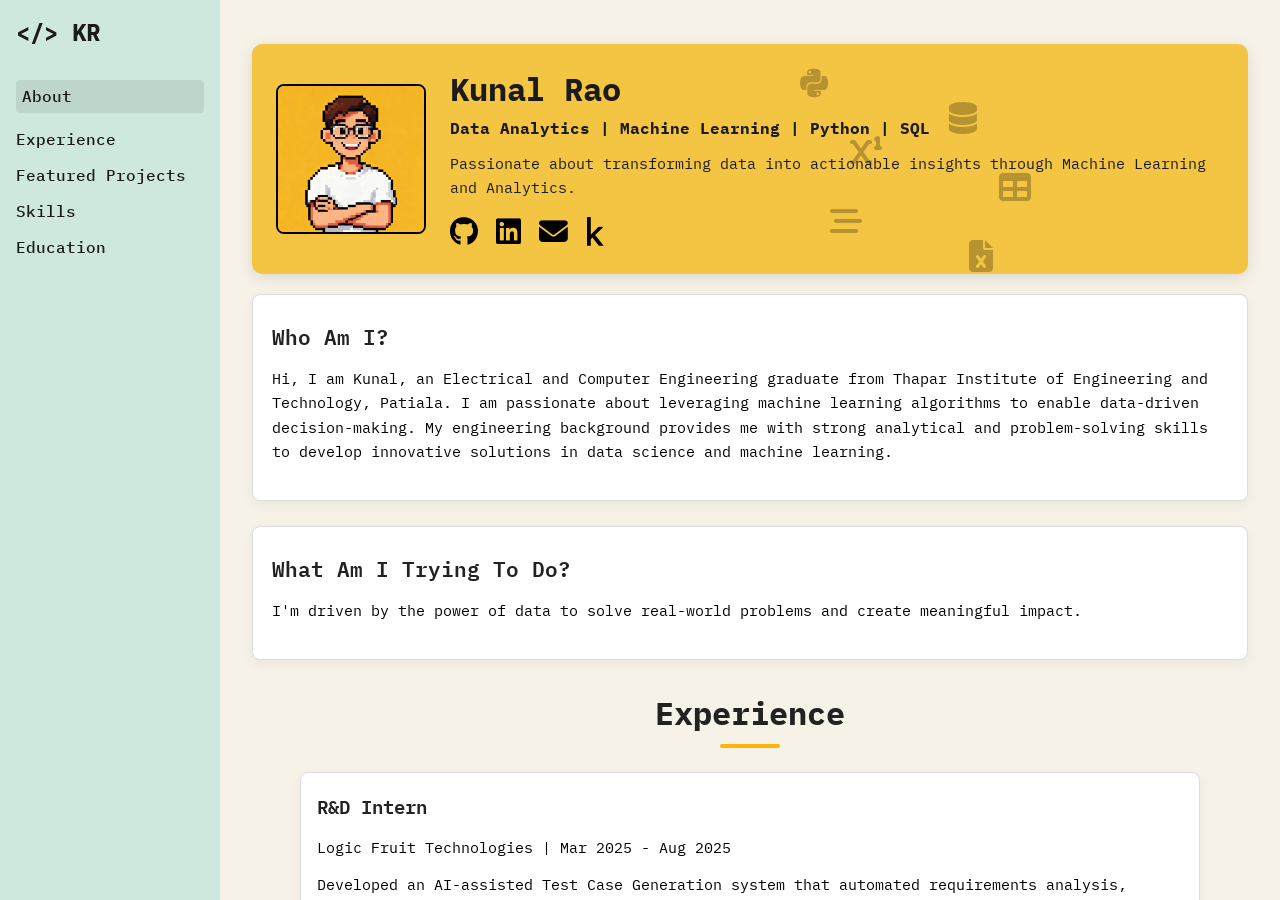
==== index.html @ a3ecc867 "updated footer: html and css" ====
<!DOCTYPE html>
<html lang="en">
<head>
  <meta charset="UTF-8" />
  <meta name="viewport" content="width=device-width, initial-scale=1.0" />
  <title>Portfolio - Kunal Rao</title>
  <link rel="stylesheet" href="style.css" />
  <link href="https://fonts.googleapis.com/css2?family=IBM+Plex+Mono:wght@400;500;700&display=swap" rel="stylesheet">
  <link rel="stylesheet" href="https://cdnjs.cloudflare.com/ajax/libs/font-awesome/6.5.0/css/all.min.css"/>
  <link rel="icon" type="image/x-icon" href="favicon.ico">
  <link rel="stylesheet" href="https://cdnjs.cloudflare.com/ajax/libs/font-awesome/6.5.0/css/all.min.css"/>



  <script defer src="app.js"></script>
</head>
<body>
  <div class="app-container">

    <!-- Sidebar -->
    <aside class="sidebar">
      <h2 class="logo">&lt;/&gt; KR</h2>
      <nav class="nav-links">
        <a href="#About" class="nav-item active">About</a>
        <a href="#Experience" class="nav-item">Experience</a>
        <a href="#projects" class="nav-item">Featured Projects</a>
        <a href="#skills" class="nav-item">Skills</a>
        <a href="#education" class="nav-item">Education</a>
      </nav>
    </aside>

   
<main class="main-content">
      <!-- ===================== ABOUT SECTION ===================== -->
<section id="About" class="section active">

  <!-- Trainer Info Card -->
  <div class="trainer-card">
    <img src="pfp.png" alt="Trainer Photo" class="trainer-img" />

    <div class="trainer-details">
      <h2 class="trainer-name">Kunal Rao</h2>
      <div class="trainer-stats">
        <div class="stat">
          <strong>Data Analytics | Machine Learning | Python | SQL</strong>
        </div>
      </div>

      <p class="trainer-bio">
        Passionate about transforming data into actionable insights through Machine Learning and Analytics.
      </p>

      <!-- Social Icons -->
      <div class="social-icons">
        <a href="https://github.com/Freakkedduck" target="_blank" class="social-icon" title="GitHub">
          <i class="fab fa-github"></i>
        </a>
        <a href="https://www.linkedin.com/in/kunalrao01/" target="_blank" class="social-icon" title="LinkedIn">
          <i class="fab fa-linkedin"></i>
        </a>
        <a href="mailto:kunalrao438@gmail.com" class="social-icon" title="Email">
          <i class="fas fa-envelope"></i>
        </a>
        <a href="https://www.kaggle.com/kunalrao438" 
                   target="_blank" 
                   class="social-icon" 
                   title="Kaggle">
                   <i class="fab fa-kaggle"></i>
                </a>
      </div>

      <!-- Floating Skill Icons -->
      <div class="floating-icons">
        <i class="fab fa-python" title="Python"></i>
        <i class="fas fa-database" title="SQL"></i>
        <i class="fas fa-superscript" title="NumPy"></i>
        <i class="fas fa-table" title="Pandas"></i>
        <i class="fas fa-stream" title="Streamlit"></i>
        <i class="fas fa-file-excel" title="Excel"></i>
      </div>
    </div>
  </div>
  <!-- End Trainer Card -->

  <!-- About Cards -->
  <div class="about-cards">
    <!-- Who Am I Card -->
    <div class="experience-card">
      <h3>Who Am I?</h3>
      <p class="company">
        Hi, I am Kunal, an Electrical and Computer Engineering graduate from Thapar Institute of Engineering and Technology, Patiala. I am passionate about leveraging machine learning algorithms to enable data-driven decision-making. My engineering background provides me with strong analytical and problem-solving skills to develop innovative solutions in data science and machine learning.
      </p>
    </div>

    <!-- What Am I Trying To Do Card -->
    <div class="experience-card">
      <h3>What Am I Trying To Do?</h3>
      <p class="company">
        I'm driven by the power of data to solve real-world problems and create meaningful impact.
      </p>
    </div>
  </div>
  <!-- End About Cards -->

</section>
<!-- --------------------------------Work Experience Section ----------------------------------------------------->
<section id="Experience" class="work-experience">
  <h2>Experience</h2>

  <div class="experience-list">
    
    <!-- Experience Card 1 -->
    <div class="experience-card">
      <h3>R&D Intern</h3>
      <p class="company">Logic Fruit Technologies | Mar 2025 - Aug 2025</p>
      <p>Developed an AI-assisted Test Case Generation system that automated requirements analysis, improving documentation accuracy by 35% and analyst productivity by 25%.</p>
      <ul>
        <li>Implemented a real-time KPI dashboard using Python, Pandas, SQLite, and Streamlit.</li>
        <li>Reduced debugging time by 40% and identified critical failure patterns.</li>
        <li>Improved software quality metrics by 20% through data-driven recommendations.</li>
      </ul>

      <!-- Tech Stack -->
      <div class="tech-stack">
        <span class="tech-tag">Python</span>
        <span class="tech-tag">Pandas</span>
        <span class="tech-tag">SQLite</span>
        <span class="tech-tag">Streamlit</span>
        <span class="tech-tag">AI/ML</span>
        <span class="tech-tag">PyTest</span>
        <span class="tech-tag">Git</span>
      </div>
    </div>

    <!-- Experience Card 2 -->
    <div class="experience-card">
      <h3>Project Lead</h3>
      <p class="company">DreamScape Reality (EDS Project) | Jan 2023 - July 2023</p>
      <p>Led a team of 5 members in developing 'DreamScape Reality,' a virtual reality platform for property tours to revolutionize the real estate industry.</p>
      <ul>
        <li>Managed project timeline and delegated tasks across technical and design teams.</li>
        <li>Ensured timely delivery of key milestones through agile project management.</li>
      </ul>

      <!-- Tech Stack -->
      <div class="tech-stack">
        <span class="tech-tag">Unity 3D</span>
        <span class="tech-tag">VR</span>
        <span class="tech-tag">Agile</span>
      </div>
    </div>

    <!-- Experience Card 3 -->
    <div class="experience-card">
      <h3>Freelancing</h3>
      <p class="company">Self-Employed | Jan 2022 - Dec 2022</p>
      <p>Delivered BI dashboards for clients.</p>
      <ul>
        <li>Developed 10+ dashboards for clients in the Real Estate domain.</li>
        <li>Helped in inventory optimization.</li>
      </ul>

      <!-- Tech Stack -->
      <div class="tech-stack">
        <span class="tech-tag">Power BI</span>
        <span class="tech-tag">Excel</span>
        <span class="tech-tag">SQL</span>
      </div>
    </div>

  </div>
</section>

<!-- =========================
      Projects Section
========================= -->
<section id="projects" class="projects-section work-experience">
  <h2>Projects</h2>

  <!-- Filter Buttons -->
  <div class="projects-filters">
    <button class="filter-btn active" data-filter="all">All</button>
    <button class="filter-btn" data-filter="AI/ML">AI/ML</button>
    <button class="filter-btn" data-filter="Data Analytics">Data Analytics</button>
    <button class="filter-btn" data-filter="Full-Stack Development">Full-Stack Development</button>
    <button class="filter-btn" data-filter="Financial Analytics">Financial Analytics</button>
  </div>

  <!-- Projects Grid (JS will fill this) -->
  <div class="projects-grid" id="projectsGrid">
    <!-- Project cards will be dynamically injected here by app.js -->
  </div>
 <p class="more-projects">
  Checkout more projects on
  <a href="https://github.com/Freakkedduck" target="_blank" class="social-icon" title="GitHub">
    <i class="fab fa-github"></i>
  </a>
</p>
</section>
<!------------------------------------ ========= SKILLS SECTION ========= ------------------------------>
<section id="skills" class="skills work-experience">
  <div class="section-header">
    <h2>Skills</h2>
  </div>

  <div class="skills-content">

    <!-- Programming Languages -->
    <div class="skills-category">
      <h3>Programming Languages</h3>
      <div class="skills-list">
        <span>Python</span>
        <span>SQL</span>
        <span>JavaScript</span>
        <span>C++</span>
      </div>
    </div>

    <!-- Data Analytics -->
    <div class="skills-category">
      <h3>Data Analytics</h3>
      <div class="skills-list">
        <span>Pandas</span>
        <span>NumPy</span>
        <span>Matplotlib</span>
        <span>Seaborn</span>
        <span>Plotly</span>
        <span>Tableau</span>
      </div>
    </div>

    <div class="skills-category">
      <h3>Web Development</h3>
      <div class="skills-list">
        <span>HTML5</span>
        <span>CSS3</span>
        <span>React</span>
        <span>FastAPI</span>
        <span>Streamlit</span>
      </div>
    </div>

    <!-- Machine Learning -->
    <div class="skills-category">
      <h3>Machine Learning</h3>
      <div class="skills-list">
        <span>Scikit-learn</span>
        <span>Random Forest</span>
        <span>KNN</span>
        <span>Statistical Analysis</span>
        <span>Predictive Modeling</span>
      </div>
    </div>

    <!-- Tools & Platforms -->
    <div class="skills-category">
      <h3>Tools & Platforms</h3>
      <div class="skills-list">
        <span>Git / GitHub</span>
        <span>Jupyter Notebooks</span>
        <span>Streamlit</span>
        <span>Google Analytics</span>
        <span>Docker</span>
      </div>
    </div>

    <div class="skills-category">
      <h3>Soft Skills</h3>
      <div class="skills-list">
        <span>Agile Project Management</span>
        <span>Team Collaboration</span>
        <span>Problem Solving</span>
        <span>Communication</span>
      </div>
    </div>

  </div>
</section>
<!--------------------------- ========= EDUCATION SECTION ========= ----------------------------------------------->
<section id="education" class="education">
  <div class="section-header">
    <h2>Education</h2>
    <p>Academic background and professional certifications</p>
  </div>

  <div class="education-columns">

    <!-- Academic Qualifications Card -->
    <div class="education-card">
      <h3>Academic Qualifications</h3>
      <div class="education-list">
        <div>
          <strong>Bachelor of Engineering (B.E)</strong><br>Thapar Institute of Engineering & Technology, Patiala<br>
          Sep 2021 - July 2025<br>
          CGPA: 8.1/10
        </div>
        <br>
        <div>
          <strong>Class XII - Science (PCM)</strong><br>
          Delhi Public School, Rewari<br>March 2020 - May 2021<br>
          Percentage: 96.4%
        </div>
        <br>
        <div>
          <strong>Class X</strong><br>
          Delhi Public School, Rewari<br>March 2020 - May 2021<br>
          Percentage: 93.4%
        </div>
      </div>
    </div>

    <!-- Certifications Card -->
    <div class="education-card">
      <h3>Certifications</h3>
      <div class="certifications-list">
        <div>
          <strong>Summer Analytics 2025</strong> <a href="https://verification.givemycertificate.com/v/668dee0e-059d-46be-b07c-5e5dcb6fd744" target="_blank"><img src="open_link_new_tab.png" alt="View Certificate" style="width:20px; height:20px;"></a><br>
          Issuer: IIT Guwahati<br>
          
        </div>
        <br>

        <div>
          <strong>BCG Data Science Job Simulation</strong> <a href="https://forage-uploads-prod.s3.amazonaws.com/completion-certificates/SKZxezskWgmFjRvj9/Tcz8gTtprzAS4xSoK_SKZxezskWgmFjRvj9_7Mh2o7N2TN9SvnGFF_1738915431197_completion_certificate.pdf" target="_blank"><img src="open_link_new_tab.png" alt="View Certificate" style="width:20px; height:20px;"></a><br>
          Issuer: BCG<br>
      
        </div>
        <br>

        <div>
            <strong>Python for Data Science</strong> <a href="https://www.coursera.org/account/accomplishments/verify/7VKP60HXZPRE?utm_source=link&utm_medium=certificate&utm_content=cert_image&utm_campaign=sharing_cta&utm_product=course" target="_blank">
            <img src="open_link_new_tab.png" alt="View Certificate" style="width:20px; height:20px;">
            </a><br>
            Issuer: IBM<br>
           
        </div>

        <br>

        <div>
          <strong>Google Analytics </strong> <a href="https://skillshop.credential.net/778d59b6-d963-4076-bc86-ec9d99e61739##acc.sSotL4DY" target="_blank"><img src="open_link_new_tab.png" alt="View Certificate" style="width:20px; height:20px;"></a><br>
          Issuer: Google<br>
         
        </div>
      </div>
    </div>
  </div>
</section>

<!-- ========= FOOTER ========= -->
<footer class="footer">
  <div class="footer-content">

    <!-- About / Description -->
    <div class="footer-section">
      <h3>About Me</h3>
      <p>
        Data Analytics & AI Enthusiast transforming data into actionable insights through machine 
        learning and advanced analytics.
      </p>
    </div>

    <!-- Quick Links -->
    <div class="footer-section">
      <h3>Quick Links</h3>
      <ul class="footer-links">
        <li><a href="#experience">Experience</a></li>
        <li><a href="#projects">Projects</a></li>
        <li><a href="#skills">Skills</a></li>
        <li><a href="#education">Education</a></li>
      </ul>
    </div>

    <!-- Social Media -->
    <div class="footer-section">
      <h3>Follow Me</h3>
      <div class="footer-social">
        <a href="https://github.com/Freakkedduck" target="_blank" class="footer-social-link">GitHub</a>
        <a href="https://www.linkedin.com/in/kunalrao01/" target="_blank" class="footer-social-link">LinkedIn</a>
      </div>
    </div>

    <!-- Contact Info -->
    <div class="footer-section footer-contact">
      <h3>Contact</h3>
      <p>Email: <a href="mailto:youremail@example.com">kunalrao438@gmail.com</a></p>
      <p>Location: <span>Gurugram, India</span></p>
    </div>

  </div>

  <!-- Footer Bottom -->
  <div class="footer-bottom">
    &copy; 2025 Kunal Rao. All Rights Reserved.
  </div>
</footer>


    </main>
  </div>
</body>
</html>
---- style.css ----
/* General Reset */
* {
    margin: 0;
    padding: 0;
    box-sizing: border-box;
  }

  
  body {
    font-family: "IBM Plex Mono", monospace;
    background: #f6f2e8;
    color: #1b1b1b;
  }
 
  .app-container {
    display: flex;
    height: 100vh;
  }
  .section {
    display: none;
    opacity: 0;
    transition: opacity 0.4s ease-in-out;
  }
  
  .section.active {
    display: block;
    opacity: 1;
  }
  
  /* Sidebar */
  .sidebar {
    width: 220px;
    background: #cfe8de;
    padding: 1rem;
    display: flex;
    flex-direction: column;

    position: fixed;
    top: 0;
    left: 0;
    height: 100vh;      /* full viewport height */
    overflow-y: auto;   /* scroll if sidebar content overflows */
    z-index: 1000; 
  }
  .main-content {
    margin-left: 220px;   /* leave space for sidebar */
    padding: 1.5rem 2rem;
    height: 100vh;        /* fill viewport height */
    overflow-y: auto;     /* scrollable */
    background: #f6f2e8;  /* optional, match your page background */
}
/* Custom scrollbar for Webkit browsers */
.main-content::-webkit-scrollbar {
    width: 10px;
}

.main-content::-webkit-scrollbar-track {
    background: #000000; /* black track */
}

.main-content::-webkit-scrollbar-thumb {
    background-color: #444; /* thumb color */
    border-radius: 6px;
    border: 3px solid #000; /* spacing around thumb */
}

.main-content::-webkit-scrollbar-thumb:hover {
    background-color: #666;
}

/* For Firefox */
.main-content {
    scrollbar-width: thin;
    scrollbar-color: #444 #000;
}


/* For Firefox */
.main-content {
    scrollbar-width: thin;       /* "auto" or "thin" */
    scrollbar-color: #444 #000;  /* thumb and track */
}

  .logo {
    font-size: 1.5rem;
    font-weight: bold;
    margin-bottom: 2rem;
  }
  
  .nav-links {
    display: flex;
    flex-direction: column;
    gap: 1rem;
  }
  
  .nav-item {
    text-decoration: none;
    color: #1b1b1b;
    font-weight: 500;
  }
  
  .nav-item.active,
  .nav-item:hover {
    background: #00000015;
    padding: 0.4rem;
    border-radius: 4px;
  }
  
  
  .profile-icon {
    width: 35px;
    height: 35px;
    border-radius: 50%;
    background: #ccc;
  }
  
  /* ==================== ABOUT SECTION STYLES ==================== */

/* Trainer Card */
.trainer-card {
  display: flex;
  align-items: center;
  gap: 1.5rem;
  background: #f4c542;         /* yellow theme */
  padding: 1.5rem;
  border-radius: 10px;
  position: relative;
  overflow: hidden;
  max-width: 1000px;           /* keep same width as other cards */
  margin: 20px auto;     /* center horizontally + top/bottom space */
  box-shadow: 0 4px 15px rgba(0,0,0,0.1);
}

/* Trainer image */
.trainer-img {
  width: 150px;
  height: 150px;
  object-fit: cover;
  border-radius: 8px;
  border: 2px solid #000;
}

/* Trainer Details */
.trainer-details {
  flex: 1;
}

.trainer-name {
  font-family: "IBM Plex Mono", monospace;
  font-size: 2rem;
  margin-bottom: 0.5rem;
  white-space: nowrap;
  overflow: hidden;
  border-right: 2px solid transparent;
  width: 0;
  animation: typing 2s steps(12, end) forwards, blink 0.7s step-end infinite;
}

/* Typing animation */
@keyframes typing {
  from { width: 0; }
  to { width: 12ch; }          /* adjust as needed for full name */
}
@keyframes blink {
  50% { border-color: black; }
}

/* Bio & Stats */
.trainer-bio {
  font-size: 0.95rem;
  line-height: 1.6;
  margin-bottom: 0.8rem;
}

.trainer-stats {
  display: flex;
  gap: 1rem;
  margin-bottom: 0.8rem;
}

.stat strong {
  display: block;
  font-size: 1rem;
}

/* Social icons */
.social-icons {
  display: flex;
  gap: 18px;
  margin-top: 10px;
}
.social-icons a {
  text-decoration: none;
  color: black;
  font-size: 1.8rem;
  transition: transform 0.2s ease, color 0.3s ease;
}
.social-icons a:hover {
  transform: scale(1.2);
  color: #333;
}

/* Floating tech icons */
.floating-icons i {
  position: absolute;
  font-size: 2rem;
  color: black;
  opacity: 0.25;
  animation: floatAnim 6s ease-in-out infinite alternate;
}

@keyframes floatAnim {
  0% { transform: translateY(0) rotate(0deg); }
  50% { transform: translateY(-20px) rotate(10deg); }
  100% { transform: translateY(0) rotate(-10deg); }
}

/* Positioning floating icons: center & right only */
.floating-icons i:nth-child(1) { top: 10%; left: 55%; animation-delay: 1s; }
.floating-icons i:nth-child(2) { top: 25%; left: 70%; animation-delay: 1.5s; }
.floating-icons i:nth-child(3) { top: 40%; left: 60%; animation-delay: 2s; }
.floating-icons i:nth-child(4) { top: 55%; left: 75%; animation-delay: 2.5s; }
.floating-icons i:nth-child(5) { top: 70%; left: 58%; animation-delay: 3s; }
.floating-icons i:nth-child(6) { top: 85%; left: 72%; animation-delay: 3.5s; }

/* ==================== ABOUT CARDS ==================== */
.about-cards {
  display: grid;
  gap: 25px;
  max-width: 1000px;            /* matches trainer-card width */
  margin-top: 10px; /* space above & below */
}

.about-cards .experience-card {
  border: 1px solid #ddd;
  background: #fff;
  padding: 1.5rem 1.2rem;
  border-radius: 8px;
  box-shadow: 0 4px 12px rgba(0,0,0,0.05);
  transition: transform 0.3s, box-shadow 0.3s;
}

.about-cards .experience-card:hover {
  transform: translateY(-3px);
  box-shadow: 0 8px 20px rgba(0,0,0,0.12);
}

.about-cards .experience-card h3 {
  margin-bottom: 0.8rem;
  color: #222;
  font-size: 1.3rem;
  font-weight: 600;
}

.about-cards .experience-card p {
  color: #000000;
  font-size: 0.95rem;
  line-height: 1.6;
}

  
  /* -----------------------
   Work Experience Section
-------------------------*/

/* Section heading */
.work-experience h2 {
    margin: 2rem 0 1.5rem;
    font-size: 2rem;
    color: #222;
    text-align: center;
    position: relative;
    
  }
  
  /* Optional underline for heading */
  .work-experience h2::after {
    content: '';
    display: block;
    width: 60px;
    height: 4px;
    background-color: #ffb400; /* accent color */
    margin: 10px auto 0 auto;
    border-radius: 2px;
  }
  
  /* Experience list layout */
  .experience-list {
    display: grid;
    gap: 1.5rem;
    max-width: 900px;
    margin: 0 auto;
  }
  
  /* Individual experience card */
  .experience-card {
    border: 1px solid #ddd;
    background: #fff;
    padding: 1.2rem 1rem;
    border-radius: 8px;
    box-shadow: 0 4px 12px rgba(0,0,0,0.05);
    transition: transform 0.3s, box-shadow 0.3s;
  }
  
  .experience-card:hover {
    transform: translateY(-3px);
    box-shadow: 0 8px 20px rgba(0,0,0,0.1);
  }
  
  /* Job title */
  .experience-card h3 {
    margin-bottom: 0.8rem; /* space between heading and paragraph */
    color: #222;
    font-size: 1.2rem;
    font-weight: 600;
  }
  
  /* Company / date */
  .experience-card p.company {
    margin-top: 0;
    color: #000000;
    font-size: 0.95rem;
    font-weight: 400;
    line-height: 1.6;
    margin-bottom: 0.8rem;
  }
  
  /* Description paragraph */
  .experience-card p:not(.company) {
    color: #000000;
    font-size: 0.95rem;
    line-height: 1.6;
    margin-bottom: 0.8rem;
  }
  
  /* Achievements list */
  .experience-card ul {
    margin-left: 20px;
    margin-bottom: 0.8rem;
    color: #000000;
    line-height: 1.5;
  }
  
  .experience-card ul li {
    margin-bottom: 6px;
  }
  
  /* Tech stack tags */
  .tech-stack {
    display: flex;
    flex-wrap: wrap;
    gap: 8px;
    margin-top: 10px;
  }
  
  .tech-tag {
    background-color: #ffeb99; /* subtle yellow */
    color: #222;
    font-size: 0.8rem;
    padding: 4px 10px;
    border-radius: 6px;
    font-weight: 500;
    transition: background 0.3s, color 0.3s;
  }
  
  .tech-tag:hover {
    background-color: #ffb400;
    color: #fff;
  }
  
  /* Responsive adjustments */
  @media (max-width: 768px) {
    .experience-card {
      padding: 1rem;
    }
  }
  
/* Projects Grid */
.projects-grid {
    display: grid;
    grid-template-columns: repeat(auto-fit, minmax(280px, 1fr));
    gap: 20px;
    margin-top: 30px;
  }
  
  /* Individual Project Card */
  .project-card {
    background: #fff; /* light card background */
    border-radius: 12px;
    box-shadow: 0 4px 12px rgba(0,0,0,0.1);
    padding: 20px;
    transition: transform 0.3s, box-shadow 0.3s;
  }
  
  /* Hover effect */
  .project-card:hover {
    transform: translateY(-5px);
    box-shadow: 0 8px 20px rgba(0,0,0,0.15);
  }
  
  /* Project Title */
  .project-card h3 {
    font-size: 1.3rem;
    color: #222;
    margin-bottom: 10px;
  }
  
  /* Project Description */
  .project-card p {
    color: #000000;
    font-size: 0.95rem;
    line-height: 1.5;
    margin-bottom: 12px;
    font-weight: 100;
  }
  
  /* Tech Icons */
  .project-card .tech-icons i {
    font-size: 1.2rem;
    margin-right: 8px;
    color: #555;
    transition: color 0.3s;
  }
  
  /* Icon hover effect */
  .project-card .tech-icons i:hover {
    color: #ffb400; /* or any accent color */
  }
  
  /* Project Links */
  .project-card .project-links {
    margin-top: 12px;
  }
  
  .project-card .project-links a {
    text-decoration: none;
    color: #fff;
    background: #222;
    padding: 6px 12px;
    border-radius: 6px;
    margin-right: 8px;
    font-size: 0.85rem;
    transition: background 0.3s;
  }
  
  .project-card .project-links a:hover {
    background: #ffb400; /* accent color on hover */
    color: #222;
  }
  /* -----------------------
   Project Filter Buttons
-------------------------*/

.projects-filters {
    display: flex;
    flex-wrap: wrap;
    gap: 12px;
    justify-content: center; /* center the buttons */
    margin: 20px 0;
  }
  
  .filter-btn {
    padding: 8px 18px;
    border: 2px solid #222; /* dark border */
    border-radius: 8px;
    background-color: #fff; /* white background */
    color: #222; /* text color */
    font-size: 0.9rem;
    font-weight: 500;
    cursor: pointer;
    transition: all 0.3s ease;
  }
  
  .filter-btn:hover {
    background-color: #222; /* dark background on hover */
    color: #fff; /* text turns white */
    transform: translateY(-2px); /* subtle lift effect */
  }
  
  .filter-btn.active {
    background-color: #ffb400; /* accent color for active */
    border-color: #ffb400;
    color: #222;
    font-weight: 600;
  }
  .more-projects { 
  margin-top: 2rem;    /* space below the text */
  text-align: center;
  margin-bottom: -2rem;
}
.more-projects .fa-github {
  font-size: 2rem;        /* make the GitHub logo larger */
}


  
/* ========= SKILLS SECTION ========= */
.skills {
    padding: 3rem 1rem;
     /* light background to separate from other sections */
  }
  
  .skills .section-header {
    text-align: center;
    margin-bottom: 2rem;
  }
  
  .skills .section-header h2 {
    font-size: 2rem;
    color: #222;
    margin-bottom: 0.5rem;
  }
  
  .skills .section-header p {
    font-size: 1rem;
    color: #555;
  }
  
  .skills-content {
    display: grid;
    grid-template-columns: repeat(auto-fit, minmax(260px, 1fr));
    gap: 1.5rem;
    max-width: 1000px;
    margin: 0 auto;
  }
  
  .skills-category {
    background: #fff;
    border: 1px solid #ddd;
    border-radius: 8px;
    padding: 1.5rem;
    box-shadow: 0 4px 10px rgba(0, 0, 0, 0.08);
    transition: transform 0.3s ease, box-shadow 0.3s ease;
  }
  
  .skills-category:hover {
    transform: translateY(-5px);
    box-shadow: 0 6px 14px rgba(0, 0, 0, 0.12);
  }
  
  .skills-category h3 {
    font-size: 1.2rem;
    margin-bottom: 1rem;
    color: #222;
    border-bottom: 2px solid #f1c40f; /* accent color */
    padding-bottom: 0.5rem;
  }
  
  .skills-list {
    display: flex;
    flex-wrap: wrap;
    gap: 0.8rem;
  }
  
  .skills-list span {
    background: #f1f3f5;
    border-radius: 20px;
    padding: 0.4rem 0.8rem;
    font-size: 0.9rem;
    color: #333;
    border: 1px solid #ddd;
    transition: background 0.3s;
  }
  
  .skills-list span:hover {
    background: #f1c40f;
    color: #fff;
    cursor: default;
  }
  
  /* ========= EDUCATION SECTION ========= */
  /* .education {
    padding: 3rem 1rem;
    
  }
  
  .education .section-header {
    text-align: center;
    margin-bottom: 2rem;
  }
  
  .education .section-header h2 {
    font-size: 2rem;
    color: #222;
    margin-bottom: 0.5rem;
  }
  
  .education .section-header p {
    font-size: 1rem;
    color: #555;
  }
  
  .education-content {
    display: grid;
    grid-template-columns: repeat(auto-fit, minmax(300px, 1fr));
    gap: 2rem;
    max-width: 1000px;
    margin: 0 auto;
  }
  
  .education-column {
    background: #fff;
    border: 1px solid #ddd;
    border-radius: 8px;
    padding: 1.5rem;
    box-shadow: 0 4px 10px rgba(0, 0, 0, 0.08);
  }
  
  .education-column h3 {
    font-size: 1.3rem;
    margin-bottom: 1rem;
    color: #222;
    border-bottom: 2px solid #f1c40f;
    padding-bottom: 0.5rem;
    text-align: center;
  }
  
  .education-list,
  .certifications-list {
    display: flex;
    flex-direction: column;
    gap: 1rem;
  }
  
  .education-list div,
  .certifications-list div {
    background: #f9fafc;
    padding: 0.8rem 1rem;
    border-radius: 6px;
    border-left: 4px solid #f1c40f;
    box-shadow: 0 2px 6px rgba(0, 0, 0, 0.05);
  } */
/* ========= EDUCATION SECTION - CARD STYLE ========= */
.education {
    padding: 3rem 1rem;
    
    /* matches the general site light background */
}

.education .section-header {
    text-align: center;
    margin-bottom: 2rem;
    margin-top: -2rem;
}

.education .section-header h2 {
    font-size: 2rem;
    color: #222;
    margin-bottom: 0.5rem;
    position: relative;
}

.education .section-header h2::after {
    content: '';
    display: block;
    width: 60px;
    height: 4px;
    background-color: #f1c40f; /* yellow accent */
    margin: 10px auto 0 auto;
    border-radius: 2px;
}

.education-columns {
    display: grid;
    grid-template-columns: repeat(auto-fit, minmax(300px, 1fr));
    gap: 2rem;
    max-width: 1000px;
    margin: 0 auto;
}

.education-card {
    background: #fff;
    border-radius: 10px;
    border: 1px solid #ddd;
    padding: 1.5rem;
    box-shadow: 0 6px 15px rgba(0,0,0,0.05);
    transition: transform 0.3s, box-shadow 0.3s;
}

.education-card:hover {
    transform: translateY(-5px);
    box-shadow: 0 10px 20px rgba(0,0,0,0.1);
}

.education-card h3 {
    font-size: 1.3rem;
    text-align: center;
    color: #222;
    margin-bottom: 0.8rem;
    border-bottom: 2px solid #f1c40f;
    padding-bottom: 0.5rem;
}

.education-card p.institute {
    font-weight: 500;
    color: #000000;
    margin-bottom: 0.3rem;
}

.education-card p.duration {
    font-style: italic;
    font-size: 0.9rem;
    color: #000000;
    margin-bottom: 0.8rem;
}

.education-card p.details {
    color: #000;
    font-size: 0.95rem;
    line-height: 1.5;
}
  
  /* ========= FOOTER ========= */
  .footer {
    background: #f6f2e8;
    color: #000000;
    padding: 3rem 1rem 1rem;
  }
  
  .footer-content {
    max-width: 1100px;
    margin: 0 auto;
    display: grid;
    grid-template-columns: repeat(auto-fit, minmax(200px, 1fr));
    gap: 2rem;
  }
  
  .footer-section h3,
  .footer-section h4 {
    color: #f1c40f;
    margin-bottom: 1rem;
  }
  
  .footer-section p {
    font-size: 0.95rem;
    line-height: 1.5;
  }
  
  .footer-social {
    margin-top: 1rem;
  }
  
  .footer-social-link {
    color: #000000;
    text-decoration: none;
    margin-right: 1rem;
    font-size: 0.95rem;
    transition: color 0.3s;
  }
  
  .footer-social-link:hover {
    color: #f1c40f;
  }
  
  .footer-links {
    list-style: none;
    padding: 0;
    margin: 0;
  }
  
  .footer-links li {
    margin-bottom: 0.5rem;
  }
  
  .footer-links a,
  .footer-links span {
    text-decoration: none;
    color: #000000;
    font-size: 0.95rem;
    transition: color 0.3s;
  }
  
  .footer-links a:hover {
    color: #f1c40f;
  }
  
  .footer-contact p {
    font-size: 0.9rem;
    margin-bottom: 0.5rem;
  }
  
  .footer-bottom {
    border-top: 1px solid #444;
    text-align: center;
    margin-top: 2rem;
    padding-top: 1rem;
    font-size: 0.85rem;
    color: #000000;
  }
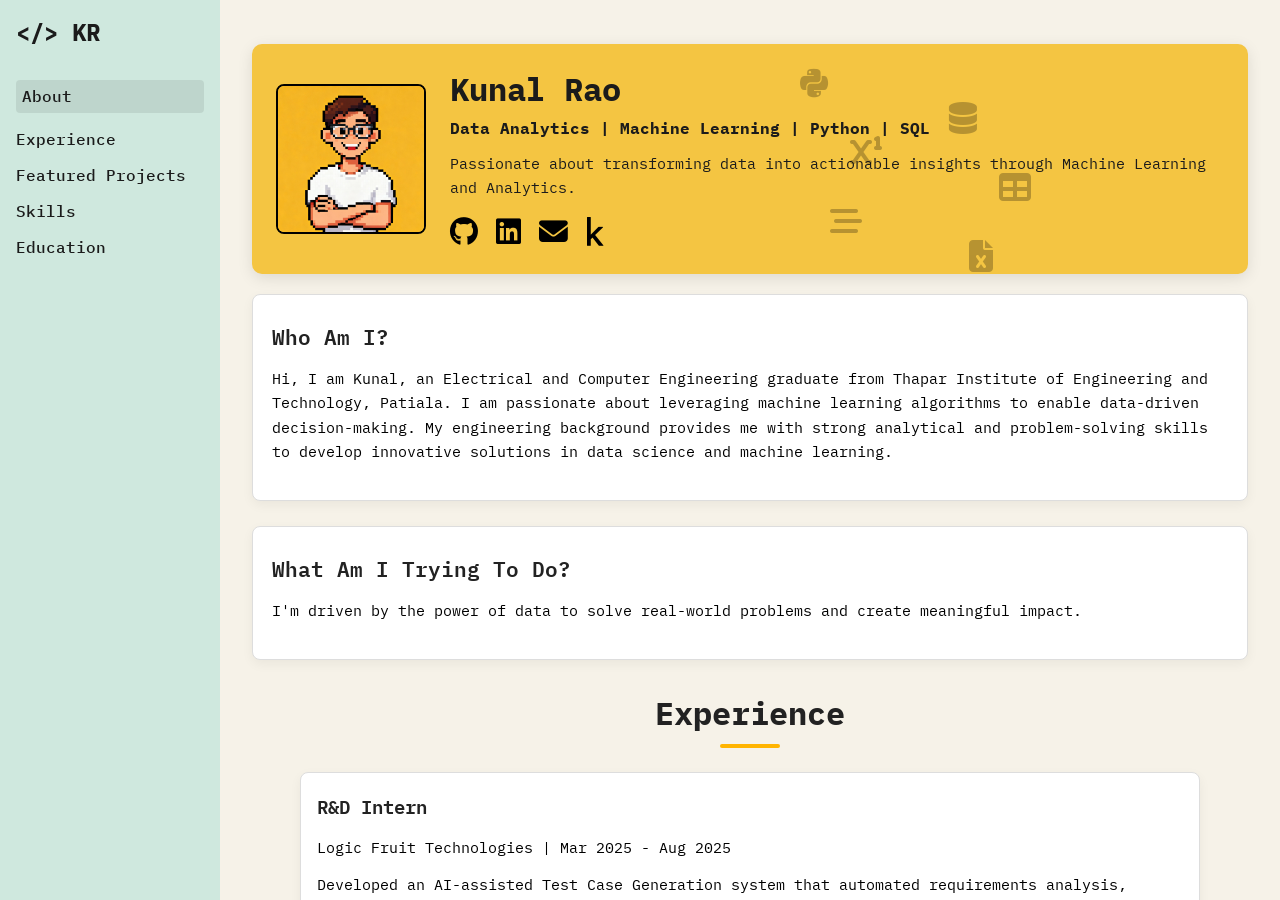
==== commit 83dc17e0: "Created a media folder and added all images, changed img path where required" ====
--- a/index.html
+++ b/index.html
@@ -7,7 +7,7 @@
   <link rel="stylesheet" href="style.css" />
   <link href="https://fonts.googleapis.com/css2?family=IBM+Plex+Mono:wght@400;500;700&display=swap" rel="stylesheet">
   <link rel="stylesheet" href="https://cdnjs.cloudflare.com/ajax/libs/font-awesome/6.5.0/css/all.min.css"/>
-  <link rel="icon" type="image/x-icon" href="favicon.ico">
+  <link rel="icon" type="image/x-icon" href="media\favicon.ico">
   <link rel="stylesheet" href="https://cdnjs.cloudflare.com/ajax/libs/font-awesome/6.5.0/css/all.min.css"/>
 
 
@@ -36,7 +36,7 @@
 
   <!-- Trainer Info Card -->
   <div class="trainer-card">
-    <img src="pfp.png" alt="Trainer Photo" class="trainer-img" />
+    <img src="media\pfp.png" alt="Trainer Photo" class="trainer-img" />
 
     <div class="trainer-details">
       <h2 class="trainer-name">Kunal Rao</h2>
@@ -314,14 +314,14 @@
       <h3>Certifications</h3>
       <div class="certifications-list">
         <div>
-          <strong>Summer Analytics 2025</strong> <a href="https://verification.givemycertificate.com/v/668dee0e-059d-46be-b07c-5e5dcb6fd744" target="_blank"><img src="open_link_new_tab.png" alt="View Certificate" style="width:20px; height:20px;"></a><br>
+          <strong>Summer Analytics 2025</strong> <a href="https://verification.givemycertificate.com/v/668dee0e-059d-46be-b07c-5e5dcb6fd744" target="_blank"><img src="media\open_link_new_tab.png" alt="View Certificate" style="width:20px; height:20px;"></a><br>
           Issuer: IIT Guwahati<br>
           
         </div>
         <br>
 
         <div>
-          <strong>BCG Data Science Job Simulation</strong> <a href="https://forage-uploads-prod.s3.amazonaws.com/completion-certificates/SKZxezskWgmFjRvj9/Tcz8gTtprzAS4xSoK_SKZxezskWgmFjRvj9_7Mh2o7N2TN9SvnGFF_1738915431197_completion_certificate.pdf" target="_blank"><img src="open_link_new_tab.png" alt="View Certificate" style="width:20px; height:20px;"></a><br>
+          <strong>BCG Data Science Job Simulation</strong> <a href="https://forage-uploads-prod.s3.amazonaws.com/completion-certificates/SKZxezskWgmFjRvj9/Tcz8gTtprzAS4xSoK_SKZxezskWgmFjRvj9_7Mh2o7N2TN9SvnGFF_1738915431197_completion_certificate.pdf" target="_blank"><img src="media\open_link_new_tab.png" alt="View Certificate" style="width:20px; height:20px;"></a><br>
           Issuer: BCG<br>
       
         </div>
@@ -329,7 +329,7 @@
 
         <div>
             <strong>Python for Data Science</strong> <a href="https://www.coursera.org/account/accomplishments/verify/7VKP60HXZPRE?utm_source=link&utm_medium=certificate&utm_content=cert_image&utm_campaign=sharing_cta&utm_product=course" target="_blank">
-            <img src="open_link_new_tab.png" alt="View Certificate" style="width:20px; height:20px;">
+            <img src="media\open_link_new_tab.png" alt="View Certificate" style="width:20px; height:20px;">
             </a><br>
             Issuer: IBM<br>
            
@@ -338,7 +338,7 @@
         <br>
 
         <div>
-          <strong>Google Analytics </strong> <a href="https://skillshop.credential.net/778d59b6-d963-4076-bc86-ec9d99e61739##acc.sSotL4DY" target="_blank"><img src="open_link_new_tab.png" alt="View Certificate" style="width:20px; height:20px;"></a><br>
+          <strong>Google Analytics </strong> <a href="https://skillshop.credential.net/778d59b6-d963-4076-bc86-ec9d99e61739##acc.sSotL4DY" target="_blank"><img src="media\open_link_new_tab.png" alt="View Certificate" style="width:20px; height:20px;"></a><br>
           Issuer: Google<br>
          
         </div>
--- a/style.css
+++ b/style.css
@@ -5,7 +5,8 @@
     box-sizing: border-box;
   }
 
-  
+
+
   body {
     font-family: "IBM Plex Mono", monospace;
     background: #f6f2e8;
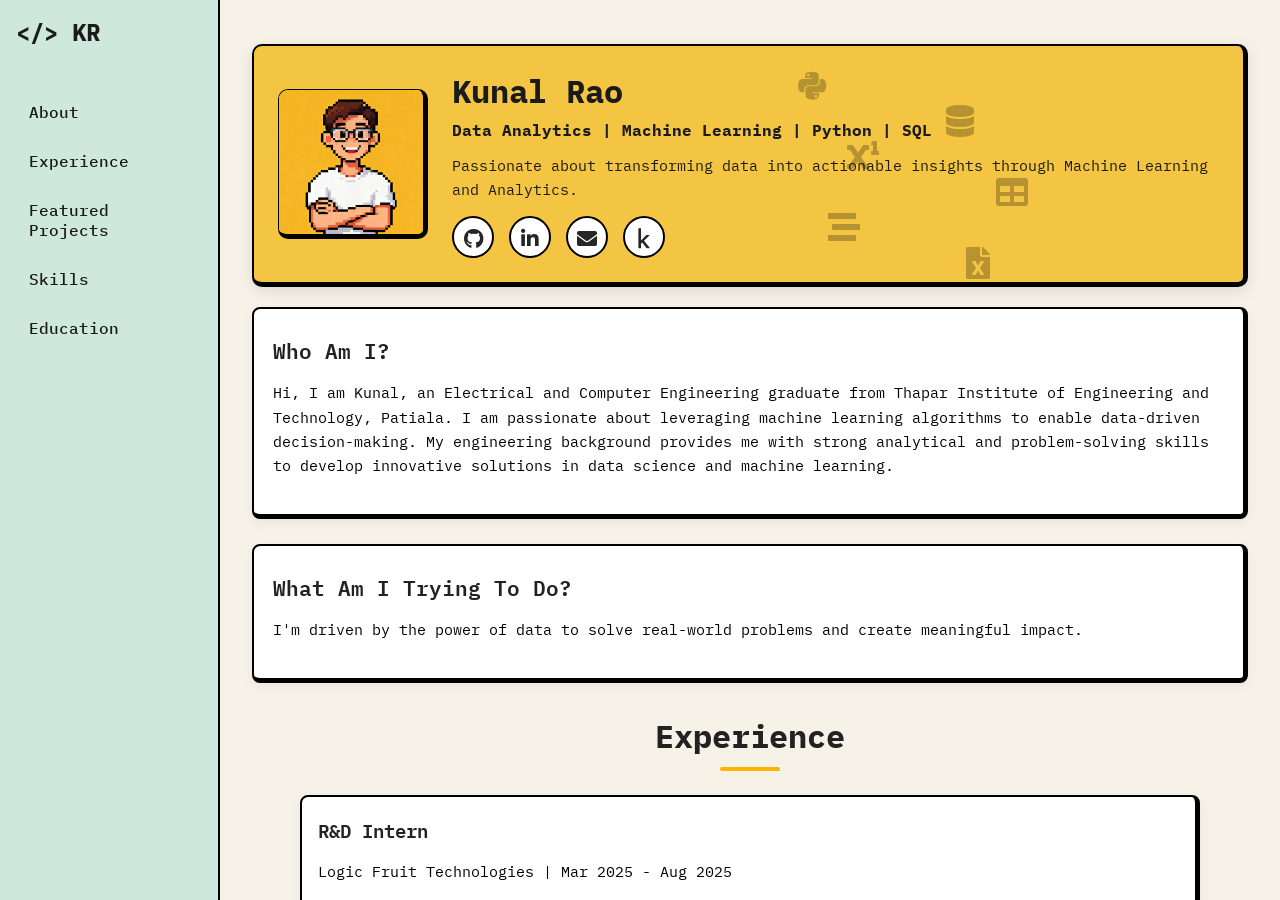
==== commit 5db0bdaf: "updated css: added card border" ====
--- a/index.html
+++ b/index.html
@@ -15,21 +15,30 @@
   <script defer src="app.js"></script>
 </head>
 <body>
+  
   <div class="app-container">
 
-    <!-- Sidebar -->
+  
     <aside class="sidebar">
       <h2 class="logo">&lt;/&gt; KR</h2>
-      <nav class="nav-links">
+      <button class="nav-toggle" id="navToggle" aria-label="Open navigation">&#9776;</button>
+      <nav class="nav-links" id="navLinks">
         <a href="#About" class="nav-item active">About</a>
         <a href="#Experience" class="nav-item">Experience</a>
         <a href="#projects" class="nav-item">Featured Projects</a>
         <a href="#skills" class="nav-item">Skills</a>
         <a href="#education" class="nav-item">Education</a>
       </nav>
+      <!-- Dropdown menu for mobile/tablet -->
+      <div class="nav-dropdown" id="navDropdown">
+        <a href="#About" class="nav-item">About</a>
+        <a href="#Experience" class="nav-item">Experience</a>
+        <a href="#projects" class="nav-item">Projects</a>
+        <a href="#skills" class="nav-item">Skills</a>
+        <a href="#education" class="nav-item">Education</a>
+      </div>
     </aside>
-
-   
+    
 <main class="main-content">
       <!-- ===================== ABOUT SECTION ===================== -->
 <section id="About" class="section active">
@@ -51,7 +60,7 @@
       </p>
 
       <!-- Social Icons -->
-      <div class="social-icons">
+      <!-- <div class="social-icons">
         <a href="https://github.com/Freakkedduck" target="_blank" class="social-icon" title="GitHub">
           <i class="fab fa-github"></i>
         </a>
@@ -67,7 +76,38 @@
                    title="Kaggle">
                    <i class="fab fa-kaggle"></i>
                 </a>
-      </div>
+      </div> -->
+      <!-- Font Awesome -->
+<link rel="stylesheet"
+  href="https://use.fontawesome.com/releases/v5.6.3/css/all.css"
+  integrity="sha384-UHRtZLI+pbxtHCWp1t77Bi1L4ZtiqrqD80Kn4Z8NTSRyMA2Fd33n5dQ8lWUE00s/"
+  crossorigin="anonymous">
+
+<div class="social-icons">
+  <ul>
+    <li>
+      <a href="https://github.com/Freakkedduck" target="_blank" title="GitHub">
+        <i class="fab fa-github icon"></i>
+      </a>
+    </li>
+    <li>
+      <a href="https://www.linkedin.com/in/kunalrao01/" target="_blank" title="LinkedIn">
+        <i class="fab fa-linkedin-in icon"></i>
+      </a>
+    </li>
+    <li>
+      <a href="mailto:kunalrao438@gmail.com" title="Email">
+        <i class="fas fa-envelope icon"></i>
+      </a>
+    </li>
+    <li>
+      <a href="https://www.kaggle.com/kunalrao438" target="_blank" title="Kaggle">
+        <i class="fab fa-kaggle icon"></i>
+      </a>
+    </li>
+  </ul>
+</div>
+
 
       <!-- Floating Skill Icons -->
       <div class="floating-icons">
--- a/style.css
+++ b/style.css
@@ -7,10 +7,11 @@
 
 
 
-  body {
+ body {
     font-family: "IBM Plex Mono", monospace;
     background: #f6f2e8;
     color: #1b1b1b;
+
   }
  
   .app-container {
@@ -28,21 +29,21 @@
     opacity: 1;
   }
   
-  /* Sidebar */
+
   .sidebar {
     width: 220px;
     background: #cfe8de;
     padding: 1rem;
     display: flex;
     flex-direction: column;
-
     position: fixed;
     top: 0;
     left: 0;
     height: 100vh;      /* full viewport height */
     overflow-y: auto;   /* scroll if sidebar content overflows */
     z-index: 1000; 
-  }
+    border-right: #000000 solid 2px;
+  } 
   .main-content {
     margin-left: 220px;   /* leave space for sidebar */
     padding: 1.5rem 2rem;
@@ -92,20 +93,32 @@
     display: flex;
     flex-direction: column;
     gap: 1rem;
+    align-items: flex-start;
+    margin-top: 1rem;
   }
   
   .nav-item {
     text-decoration: none;
     color: #1b1b1b;
     font-weight: 500;
-  }
-  
-  .nav-item.active,
-  .nav-item:hover {
-    background: #00000015;
-    padding: 0.4rem;
-    border-radius: 4px;
-  }
+    padding: 0.4rem 0.8rem;
+    border-radius: 6px;
+    transition: background 0.2s, color 0.2s, border 0.2s;
+    border: none;
+    display: block;
+  }
+  
+ 
+  
+.nav-item:hover {
+  background-color: #f4c542;   /* ✅ yellow background inside box */
+  color: #ffffff;                 /* text color */
+  border-radius: 6px;
+  border-style: solid;
+  border-color: black;
+  border-width: 2.5px 5.5px 5.5px 2.5px;
+}
+
   
   
   .profile-icon {
@@ -128,17 +141,32 @@
   position: relative;
   overflow: hidden;
   max-width: 1000px;           /* keep same width as other cards */
-  margin: 20px auto;     /* center horizontally + top/bottom space */
+  margin: 20px auto;           /* center horizontally + top/bottom space */
   box-shadow: 0 4px 15px rgba(0,0,0,0.1);
-}
+
+  /* Add black border with different thickness */
+  border-style: solid;
+  border-color: black;
+  border-width: 2.5px 5.5px 5.5px 2.5px; /* top right bottom left */
+}
+
 
 /* Trainer image */
 .trainer-img {
+  perspective: 800px;
   width: 150px;
   height: 150px;
   object-fit: cover;
-  border-radius: 8px;
-  border: 2px solid #000;
+  border-radius: 10px;
+  border-style: solid;
+  border-color: black;
+  border-width: 1.5px 5px 5px 1.5px;
+  transition: transform 2s, box-shadow 0.3s;
+}
+
+.trainer-img:hover {
+  /* transform: scale(1.07) rotateZ(-180deg); */
+  box-shadow: 0 8px 24px rgb(0, 0, 0);
 }
 
 /* Trainer Details */
@@ -160,7 +188,7 @@
 /* Typing animation */
 @keyframes typing {
   from { width: 0; }
-  to { width: 12ch; }          /* adjust as needed for full name */
+  to { width: 9.5ch; }          /* adjust as needed for full name */
 }
 @keyframes blink {
   50% { border-color: black; }
@@ -185,7 +213,7 @@
 }
 
 /* Social icons */
-.social-icons {
+/* .social-icons {
   display: flex;
   gap: 18px;
   margin-top: 10px;
@@ -199,7 +227,78 @@
 .social-icons a:hover {
   transform: scale(1.2);
   color: #333;
-}
+} */
+.social-icons {
+  display: flex;
+  justify-content: left;
+  margin-top: 15px;
+}
+
+.social-icons ul {
+  display: flex;
+  gap: 15px;
+  padding: 0;
+  margin: 0;
+}
+
+.social-icons ul li {
+  list-style: none;
+}
+
+.social-icons ul li a {
+  width: 42px;
+  height: 42px;
+  background-color: #fff;
+  text-align: center;
+  line-height: 42px;
+  font-size: 20px;
+  display: block;
+  border-radius: 50%;
+  position: relative;
+  overflow: hidden;
+  border: 2px solid black;   /* black before hover */
+  z-index: 1;
+  transition: transform 0.3s ease, border-color 0.5s ease;  /* added border transition */
+}
+
+.social-icons ul li a:hover {
+  transform: scale(1.1);
+  border-color: white;       /* white after hover */
+}
+
+.social-icons ul li a .icon {
+  position: relative;
+  color: #262626;
+  transition: 0.5s;
+  z-index: 3;
+}
+
+.social-icons ul li a:hover .icon {
+  color: #fff;
+}
+
+/* Animated background fill */
+.social-icons ul li a::before {
+  content: "";
+  position: absolute;
+  top: 100%;
+  left: 0;
+  width: 100%;
+  height: 100%;
+  transition: 0.5s;
+  z-index: 2;
+}
+
+.social-icons ul li a:hover::before {
+  top: 0;
+}
+
+/* Different background colors per platform */
+.social-icons ul li:nth-child(1) a::before { background: #333; }      /* GitHub */
+.social-icons ul li:nth-child(2) a::before { background: #0077b5; }   /* LinkedIn */
+.social-icons ul li:nth-child(3) a::before { background: #d44638; }   /* Gmail */
+.social-icons ul li:nth-child(4) a::before { background: #20beff; }   /* Kaggle */
+
 
 /* Floating tech icons */
 .floating-icons i {
@@ -229,7 +328,10 @@
   display: grid;
   gap: 25px;
   max-width: 1000px;            /* matches trainer-card width */
-  margin-top: 10px; /* space above & below */
+  margin-top: 10px;
+  border-radius: 0px;
+   /* space above & below */
+  
 }
 
 .about-cards .experience-card {
@@ -239,11 +341,14 @@
   border-radius: 8px;
   box-shadow: 0 4px 12px rgba(0,0,0,0.05);
   transition: transform 0.3s, box-shadow 0.3s;
+  border-style: solid;
+  border-color: black;
+  border-width: 2px 5px 5px 2px;
 }
 
 .about-cards .experience-card:hover {
   transform: translateY(-3px);
-  box-shadow: 0 8px 20px rgba(0,0,0,0.12);
+  box-shadow: 0 8px 20px rgba(1,1,1,1);
 }
 
 .about-cards .experience-card h3 {
@@ -301,11 +406,14 @@
     border-radius: 8px;
     box-shadow: 0 4px 12px rgba(0,0,0,0.05);
     transition: transform 0.3s, box-shadow 0.3s;
+    border-style: solid;
+    border-color: black;
+    border-width: 2px 5px 5px 2px;
   }
   
   .experience-card:hover {
     transform: translateY(-3px);
-    box-shadow: 0 8px 20px rgba(0,0,0,0.1);
+    box-shadow: 0 8px 20px rgba(1,1,1,1);
   }
   
   /* Job title */
@@ -391,12 +499,15 @@
     box-shadow: 0 4px 12px rgba(0,0,0,0.1);
     padding: 20px;
     transition: transform 0.3s, box-shadow 0.3s;
+    border-style: solid;
+    border-color: black;
+    border-width: 2px 5px 5px 2px;
   }
   
   /* Hover effect */
   .project-card:hover {
     transform: translateY(-5px);
-    box-shadow: 0 8px 20px rgba(0,0,0,0.15);
+    box-shadow: 0 8px 20px rgba(1,1,1,1);
   }
   
   /* Project Title */
@@ -431,22 +542,40 @@
   /* Project Links */
   .project-card .project-links {
     margin-top: 12px;
+    display: flex;
+    align-items: center;
+    gap: 10px;
   }
   
   .project-card .project-links a {
     text-decoration: none;
-    color: #fff;
-    background: #222;
-    padding: 6px 12px;
+    background: none;
+    color: #222;
+    padding: 0;
     border-radius: 6px;
-    margin-right: 8px;
-    font-size: 0.85rem;
-    transition: background 0.3s;
+    margin-right: 0;
+    font-size: 1.5rem;
+    display: inline-flex;
+    align-items: center;
+    transition: color 0.3s, background 0.3s;
   }
   
   .project-card .project-links a:hover {
-    background: #ffb400; /* accent color on hover */
-    color: #222;
+    color: #000000;
+    background: none;
+  }
+  
+  .project-card .project-links img {
+    width: 20px;
+    height: 20px;
+    vertical-align: middle;
+    margin-left: 2px;
+    margin-right: 2px;
+    transition: filter 0.3s;
+  }
+  
+  .project-card .project-links a:hover img {
+    filter: brightness(0.7) sepia(1) hue-rotate(20deg) saturate(5);
   }
   /* -----------------------
    Project Filter Buttons
@@ -532,11 +661,14 @@
     padding: 1.5rem;
     box-shadow: 0 4px 10px rgba(0, 0, 0, 0.08);
     transition: transform 0.3s ease, box-shadow 0.3s ease;
+    border-style: solid;
+  border-color: black;
+  border-width: 2px 5px 5px 2px;
   }
   
   .skills-category:hover {
     transform: translateY(-5px);
-    box-shadow: 0 6px 14px rgba(0, 0, 0, 0.12);
+    box-shadow: 0 6px 14px rgba(1, 1, 1, 1);
   }
   
   .skills-category h3 {
@@ -555,12 +687,15 @@
   
   .skills-list span {
     background: #f1f3f5;
-    border-radius: 20px;
+    border-radius: 0px;
     padding: 0.4rem 0.8rem;
     font-size: 0.9rem;
     color: #333;
     border: 1px solid #ddd;
     transition: background 0.3s;
+    border-style: solid;
+    border-color: black;
+    border-width: 1px 1px 1px 1px;
   }
   
   .skills-list span:hover {
@@ -568,69 +703,7 @@
     color: #fff;
     cursor: default;
   }
-  
-  /* ========= EDUCATION SECTION ========= */
-  /* .education {
-    padding: 3rem 1rem;
-    
-  }
-  
-  .education .section-header {
-    text-align: center;
-    margin-bottom: 2rem;
-  }
-  
-  .education .section-header h2 {
-    font-size: 2rem;
-    color: #222;
-    margin-bottom: 0.5rem;
-  }
-  
-  .education .section-header p {
-    font-size: 1rem;
-    color: #555;
-  }
-  
-  .education-content {
-    display: grid;
-    grid-template-columns: repeat(auto-fit, minmax(300px, 1fr));
-    gap: 2rem;
-    max-width: 1000px;
-    margin: 0 auto;
-  }
-  
-  .education-column {
-    background: #fff;
-    border: 1px solid #ddd;
-    border-radius: 8px;
-    padding: 1.5rem;
-    box-shadow: 0 4px 10px rgba(0, 0, 0, 0.08);
-  }
-  
-  .education-column h3 {
-    font-size: 1.3rem;
-    margin-bottom: 1rem;
-    color: #222;
-    border-bottom: 2px solid #f1c40f;
-    padding-bottom: 0.5rem;
-    text-align: center;
-  }
-  
-  .education-list,
-  .certifications-list {
-    display: flex;
-    flex-direction: column;
-    gap: 1rem;
-  }
-  
-  .education-list div,
-  .certifications-list div {
-    background: #f9fafc;
-    padding: 0.8rem 1rem;
-    border-radius: 6px;
-    border-left: 4px solid #f1c40f;
-    box-shadow: 0 2px 6px rgba(0, 0, 0, 0.05);
-  } */
+ 
 /* ========= EDUCATION SECTION - CARD STYLE ========= */
 .education {
     padding: 3rem 1rem;
@@ -676,11 +749,14 @@
     padding: 1.5rem;
     box-shadow: 0 6px 15px rgba(0,0,0,0.05);
     transition: transform 0.3s, box-shadow 0.3s;
+    border-style: solid;
+    border-color: black;
+    border-width: 2px 5px 5px 2px;
 }
 
 .education-card:hover {
     transform: translateY(-5px);
-    box-shadow: 0 10px 20px rgba(0,0,0,0.1);
+    box-shadow: 0 10px 20px rgba(1,1,1,1);
 }
 
 .education-card h3 {
@@ -788,4 +864,555 @@
     font-size: 0.85rem;
     color: #000000;
   }
-  +  /* Prevent horizontal scroll on mobile */
+html, body {
+  max-width: 100vw;
+  overflow-x: hidden;
+}
+
+/* Make all cards and grids fit mobile width */
+.trainer-card,
+.about-cards,
+.experience-card,
+.project-card,
+.skills-category,
+.education-card,
+.projects-grid,
+.skills-content,
+.education-columns,
+.footer-content {
+  width: 100%;
+  max-width: 100vw;
+  box-sizing: border-box;
+}
+
+/* Remove fixed height on mobile for main-content */
+@media (max-width: 1024px) {
+  .main-content {
+    height: auto;
+    min-height: 100vh;
+    width: 100vw;
+    max-width: 100vw;
+    margin-left: 0;
+    padding: 1rem 0.2rem;
+    box-sizing: border-box;
+  }
+  .trainer-card,
+  .about-cards,
+  .experience-card,
+  .project-card,
+  .skills-category,
+  .education-card {
+    width: 100%;
+    max-width: 100vw;
+    margin-left: 0;
+    margin-right: 0;
+    box-sizing: border-box;
+  }
+  .projects-grid,
+  .skills-content,
+  .education-columns,
+  .footer-content {
+    width: 100%;
+    max-width: 100vw;
+    margin-left: 0;
+    margin-right: 0;
+    box-sizing: border-box;
+  }
+}
+
+/* Hamburger menu always on top and clickable */
+.nav-toggle {
+  display: none;
+  background: none;
+  border: none;
+  font-size: 2rem;
+  margin-left: auto;
+  cursor: pointer;
+  color: #1b1b1b;
+  z-index: 2000;
+  position: relative;
+}
+
+/* Dropdown menu always overlays content */
+.nav-dropdown {
+  display: none;
+  flex-direction: column;
+  position: fixed;
+  top: 56px;
+  left: 0;
+  width: 100vw;
+  background: #e6f5f0;
+  box-shadow: 0 4px 16px rgba(0,0,0,0.10);
+  border-bottom: 1px solid #d3e7e0;
+  z-index: 2000;
+  padding: 0.5rem 0;
+}
+.nav-dropdown.open {
+  display: flex;
+}
+.nav-dropdown .nav-item {
+  padding: 1rem 1.5rem;
+  font-size: 1.1rem;
+  border-radius: 0;
+  background: none;
+  color: #1b1b1b;
+  border-bottom: 1px solid #d3e7e0;
+  text-align: left;
+  width: 100%;
+  box-sizing: border-box;
+}
+.nav-dropdown .nav-item:last-child {
+  border-bottom: none;
+}
+.nav-dropdown .nav-item.active,
+.nav-dropdown .nav-item:hover {
+  background: #f4c542;
+  color: #222;
+}
+
+/* Responsive: show hamburger, hide nav-links, show dropdown if open */
+@media (max-width: 1024px) {
+  .nav-toggle {
+    display: flex;
+  }
+  .nav-links {
+    display: none !important;
+  }
+  .sidebar {
+    position: fixed;
+    top: 0;
+    left: 0;
+    width: 100vw;
+    min-width: 0;
+    height: 56px;
+    flex-direction: row;
+    align-items: center;
+    justify-content: space-between;
+    padding: 0 1rem;
+    background: #cfe8de;
+    box-shadow: 0 2px 8px rgba(0,0,0,0.08);
+    z-index: 2000;
+    border-bottom: 1px solid #e0e0e0;
+  }
+  .logo {
+    font-size: 1.3rem;
+    margin: 0;
+    font-weight: bold;
+    line-height: 56px;
+    height: 56px;
+    display: flex;
+    align-items: center;
+  }
+  .nav-toggle {
+    display: flex;
+    background: none;
+    border: none;
+    font-size: 2rem;
+    margin-left: auto;
+    cursor: pointer;
+    color: #1b1b1b;
+    z-index: 2100;
+    align-items: center;
+    height: 56px;
+  }
+  .nav-links {
+    display: none !important;
+  }
+  .nav-dropdown {
+    display: none;
+    flex-direction: column;
+    position: fixed;
+    top: 56px;
+    left: 0;
+    width: 100vw;
+    background: #e6f5f0;
+    box-shadow: 0 4px 16px rgba(0,0,0,0.10);
+    border-bottom: 1px solid #d3e7e0;
+    z-index: 2100;
+    padding: 0.5rem 0;
+  }
+  .nav-dropdown.open {
+    display: flex;
+  }
+  .nav-dropdown .nav-item {
+    padding: 1rem 1.5rem;
+    font-size: 1.1rem;
+    border-radius: 0;
+    background: none;
+    color: #1b1b1b;
+    border-bottom: 1px solid #d3e7e0;
+    text-align: left;
+    width: 100%;
+    box-sizing: border-box;
+  }
+  .nav-dropdown .nav-item:last-child {
+    border-bottom: none;
+  }
+  .nav-dropdown .nav-item.active,
+  .nav-dropdown .nav-item:hover {
+    background: #f4c542;
+    color: #222;
+  }
+  .main-content {
+    margin-left: 0;
+    padding: 1rem 0.2rem;
+    height: auto;
+    min-height: 100vh;
+    width: 100vw;
+    max-width: 100vw;
+    box-sizing: border-box;
+    margin-top: 56px; /* match sidebar height */
+  }
+}
+
+/* ...existing code... */
+
+/* On desktop, always show nav-links, hide hamburger and dropdown */
+@media (min-width: 1025px) {
+  .nav-toggle,
+  .nav-dropdown {
+    display: none !important;
+  }
+  .nav-links {
+    display: flex !important;
+  }
+}
+
+/* Mobile-specific: remove all horizontal scroll, fit all boxes */
+@media (max-width: 600px) {
+  html, body {
+    max-width: 100vw;
+    overflow-x: hidden;
+  }
+  .main-content,
+  .trainer-card,
+  .about-cards,
+  .experience-card,
+  .project-card,
+  .skills-category,
+  .education-card,
+  .projects-grid,
+  .skills-content,
+  .education-columns,
+  .footer-content {
+    width: 100vw;
+    max-width: 100vw;
+    margin-left: 0;
+    margin-right:0;
+    box-sizing: border-box;
+    margin-left: auto;
+    margin-right: auto;
+  }
+  .about-cards,
+  .experience-list,
+  .projects-grid,
+  .skills-content,
+  .education-columns,
+  .footer-content {
+    gap: 1rem;
+    margin-left: auto;
+    margin-right: auto;
+  }
+  .experience-card,
+  .project-card,
+  .skills-category,
+  .education-card {
+    padding: 0.7rem;
+    font-size: 0.9rem;
+  }
+  /* Reduce width and center for all main cards/columns */
+  .trainer-card,
+  .about-cards,
+  .experience-card,
+  .project-card,
+  .skills-category,
+  .education-card,
+  .projects-grid,
+  .skills-content,
+  .education-columns {
+    width: 95vw;
+    max-width: 95vw;
+    margin-left: auto;
+    margin-right: auto;
+    box-sizing: border-box;
+  }
+  /* Optionally, reduce padding for cards */
+  .experience-card,
+  .project-card,
+  .skills-category,
+  .education-card,
+  .trainer-card {
+    padding-left: 0.5rem;
+    padding-right: 0.5rem;
+  }
+
+  .trainer-card {
+    flex-direction: column;
+    align-items: center;
+    text-align: center;
+    gap: 0.7rem;
+    padding-left: 0.5rem;
+    padding-right: 0.5rem;
+    position: relative; /* Ensure floating icons are positioned correctly */
+  }
+  .trainer-img {
+    width: 80px;
+    height: 80px;
+    margin-bottom: 0.5rem;
+    margin-right: 0;
+    align-self: center;
+  }
+  .trainer-details {
+    width: 100%;
+    align-items: center;
+    display: flex;
+    flex-direction: column;
+    padding: 0;
+  }
+  .trainer-name {
+    font-size: 1.1rem;
+    margin-bottom: 0.3rem;
+    animation: none;
+    width: auto;
+    border-right: none;
+    text-align: center;
+  }
+  .trainer-bio {
+    margin-bottom: 0.5rem;
+    font-size: 0.95rem;
+    text-align: center;
+  }
+  .trainer-stats {
+    justify-content: center;
+    margin-bottom: 0.5rem;
+  }
+  .social-icons {
+    justify-content: center;
+  }
+  /* Show floating icons on mobile, but smaller and less opaque */
+  .floating-icons {
+    display: flex;
+    justify-content: left;
+    align-items: center;
+    position: absolute;
+    left: 50%;
+    top: 50%;
+    transform: translate(-50%, -50%);
+    width: 100%;
+    height: auto;
+    gap: 20rem;
+    pointer-events: none;
+    z-index: 1;
+  }
+  .floating-icons i {
+    font-size: 1.2rem;
+    opacity: 0.2;
+    position: static;
+    animation: floatAnim 6s ease-in-out infinite alternate;
+  }
+}
+
+/* iPad landscape fix (split nav and content) */
+
+@media (max-width: 1024px) {
+  .nav-toggle {
+    display: flex;
+  }
+  .nav-links {
+    display: none !important;
+  }
+  .nav-dropdown {
+    display: none;
+  }
+  .nav-dropdown.open {
+    display: flex;
+  }
+  .sidebar {
+    position: fixed;
+    top: 0;
+    left: 0;
+    width: 100vw;
+    min-width: 0;
+    height: auto;
+    flex-direction: row;
+    align-items: center;
+    padding: 0.5rem 0.5rem 0.2rem 0.5rem;
+    background: #cfe8de;
+    box-shadow: 0 2px 8px rgba(0,0,0,0.08);
+    z-index: 2000;
+    border-bottom: 1px solid #e0e0e0;
+  }
+  .logo {
+    margin-bottom: 0;
+    margin-right: 1rem;
+  }
+}
+
+/* On desktop, always show nav-links, hide hamburger and dropdown */
+@media (min-width: 1025px) {
+  .nav-toggle,
+  .nav-dropdown {
+    display: none !important;
+  }
+  .nav-links {
+    display: flex !important;
+  }
+}
+
+/* Mobile-specific: remove all horizontal scroll, fit all boxes */
+@media (max-width: 600px) {
+  html, body {
+    max-width: 100vw;
+    overflow-x: hidden;
+  }
+  .main-content,
+  .trainer-card,
+  .about-cards,
+  .experience-card,
+  .project-card,
+  .skills-category,
+  .education-card,
+  .projects-grid,
+  .skills-content,
+  .education-columns,
+  .footer-content {
+    width: 100vw;
+    max-width: 100vw;
+    margin-left: 0;
+    margin-right:0;
+    box-sizing: border-box;
+    margin-left: auto;
+    margin-right: auto;
+  }
+  .about-cards,
+  .experience-list,
+  .projects-grid,
+  .skills-content,
+  .education-columns,
+  .footer-content {
+    gap: 1rem;
+    margin-left: auto;
+    margin-right: auto;
+  }
+  .experience-card,
+  .project-card,
+  .skills-category,
+  .education-card {
+    padding: 0.7rem;
+    font-size: 0.9rem;
+  }
+  /* Reduce width and center for all main cards/columns */
+  .trainer-card,
+  .about-cards,
+  .experience-card,
+  .project-card,
+  .skills-category,
+  .education-card,
+  .projects-grid,
+  .skills-content,
+  .education-columns {
+    width: 95vw;
+    max-width: 95vw;
+    margin-left: auto;
+    margin-right: auto;
+    box-sizing: border-box;
+  }
+  /* Optionally, reduce padding for cards */
+  .experience-card,
+  .project-card,
+  .skills-category,
+  .education-card,
+  .trainer-card {
+    padding-left: 0.5rem;
+    padding-right: 0.5rem;
+  }
+
+  .trainer-card {
+    flex-direction: column;
+    align-items: center;
+    text-align: center;
+    gap: 0.7rem;
+    padding-left: 0.5rem;
+    padding-right: 0.5rem;
+    position: relative; /* Ensure floating icons are positioned correctly */
+  }
+  .trainer-img {
+    width: 80px;
+    height: 80px;
+    margin-bottom: 0.5rem;
+    margin-right: 0;
+    align-self: center;
+  }
+  .trainer-details {
+    width: 100%;
+    align-items: center;
+    display: flex;
+    flex-direction: column;
+    padding: 0;
+  }
+  .trainer-name {
+    font-size: 1.1rem;
+    margin-bottom: 0.3rem;
+    animation: none;
+    width: auto;
+    border-right: none;
+    text-align: center;
+  }
+  .trainer-bio {
+    margin-bottom: 0.5rem;
+    font-size: 0.95rem;
+    text-align: center;
+  }
+  .trainer-stats {
+    justify-content: center;
+    margin-bottom: 0.5rem;
+  }
+  .social-icons {
+    justify-content: center;
+  }
+  @media (max-width: 600px) {
+  .floating-icons i:nth-child(1) { top: 25%; left: 5%; position: absolute; }
+  .floating-icons i:nth-child(2) { top: 25%; left: 15%; position: absolute; }
+  .floating-icons i:nth-child(3) { top: 25%; left: 25%; position: absolute; }
+  .floating-icons i:nth-child(4) { top: 25%; right: 5%; position: absolute; }
+  .floating-icons i:nth-child(5) { top: 25%; right: 25%; position: absolute; }
+  .floating-icons i:nth-child(6) { top: 25%; right: 25%; position: absolute; }
+}
+  /* Show floating icons on mobile, but smaller and less opaque */
+  .floating-icons {
+    display: block;
+    position: absolute;
+    width: 100%;
+    height: 100%;
+    pointer-events: none;
+    z-index: 1;
+  }
+  .floating-icons i {
+    font-size: 1.2rem;
+    opacity: 0.5;
+    /* Adjust position for mobile if needed */
+  }
+}
+
+/* iPad landscape fix (split nav and content) */
+@media (min-width: 601px) and (max-width: 1024px) and (orientation: landscape) {
+  .sidebar {
+    flex-direction: row;
+    align-items: center;
+    padding: 0.5rem 1rem;
+  }
+  .logo {
+    margin-bottom: 0;
+    margin-right: 1rem;
+  }
+  .nav-links {
+    flex-direction: row;
+    gap: 0.5rem;
+    width: auto;
+    margin-left: auto;
+    margin-right: auto;
+  }
+}
+
+
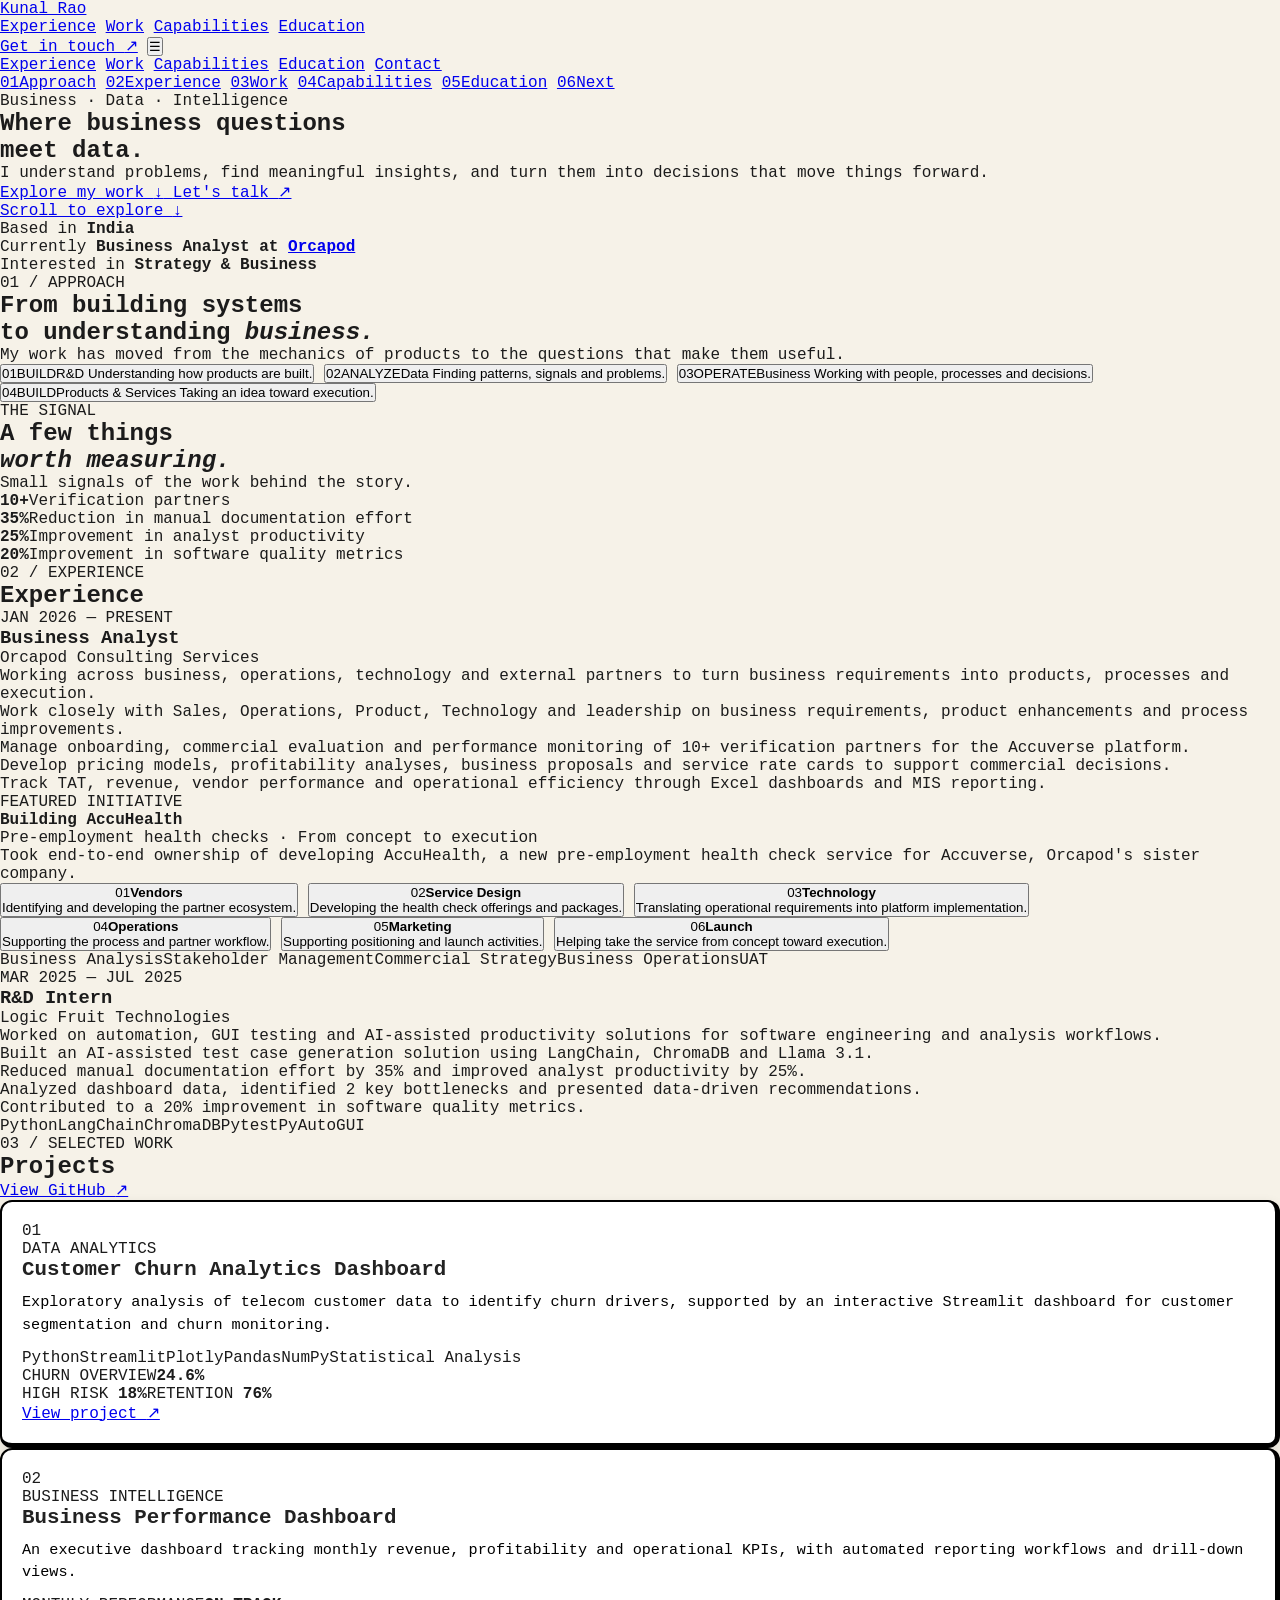
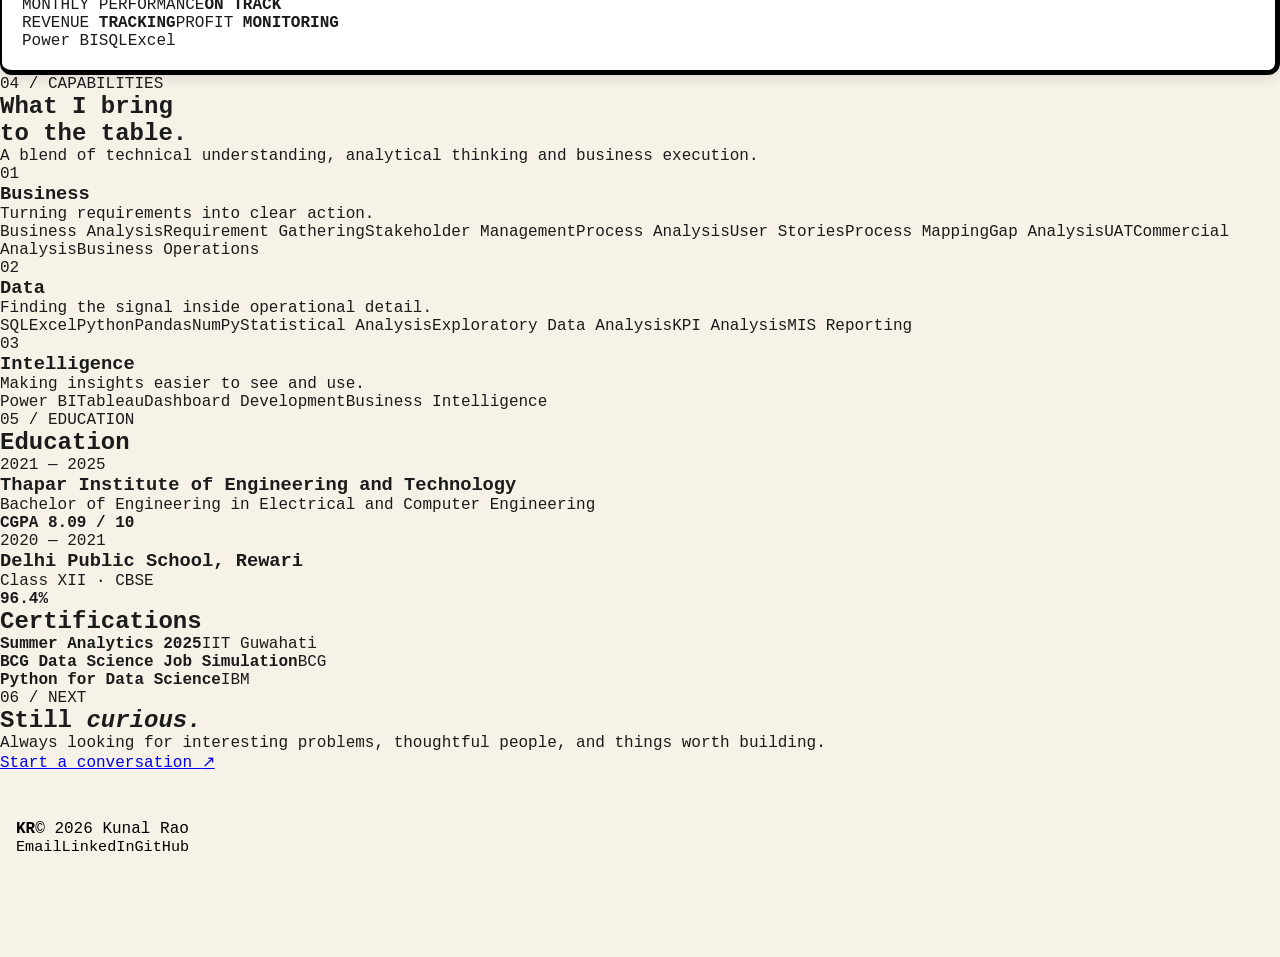
==== commit 938cfb01: "Update print statement from 'Hello' to 'Goodbye'" ====
--- a/index.html
+++ b/index.html
@@ -3,440 +3,254 @@
 <head>
   <meta charset="UTF-8" />
   <meta name="viewport" content="width=device-width, initial-scale=1.0" />
-  <title>Portfolio - Kunal Rao</title>
+  <meta name="description" content="Kunal Rao — Business Analyst with a technology background, focused on business analysis, data, strategy and product execution." />
+  <title>Kunal's Portfolio</title>
   <link rel="stylesheet" href="style.css" />
-  <link href="https://fonts.googleapis.com/css2?family=IBM+Plex+Mono:wght@400;500;700&display=swap" rel="stylesheet">
-  <link rel="stylesheet" href="https://cdnjs.cloudflare.com/ajax/libs/font-awesome/6.5.0/css/all.min.css"/>
-  <link rel="icon" type="image/x-icon" href="media\favicon.ico">
-  <link rel="stylesheet" href="https://cdnjs.cloudflare.com/ajax/libs/font-awesome/6.5.0/css/all.min.css"/>
-
-
-
+  <link rel="icon" type="image/x-icon" href="media/webicon.ico" />
+  <link rel="preconnect" href="https://fonts.googleapis.com" />
+  <link rel="preconnect" href="https://fonts.gstatic.com" crossorigin />
+  <link href="https://fonts.googleapis.com/css2?family=Inter:wght@400;500;600;700&display=swap" rel="stylesheet" />
   <script defer src="app.js"></script>
 </head>
 <body>
-  
-  <div class="app-container">
-
-  
-    <aside class="sidebar">
-      <h2 class="logo">&lt;/&gt; KR</h2>
-      <button class="nav-toggle" id="navToggle" aria-label="Open navigation">&#9776;</button>
-      <nav class="nav-links" id="navLinks">
-        <a href="#About" class="nav-item active">About</a>
-        <a href="#Experience" class="nav-item">Experience</a>
-        <a href="#projects" class="nav-item">Featured Projects</a>
-        <a href="#skills" class="nav-item">Skills</a>
-        <a href="#education" class="nav-item">Education</a>
-      </nav>
-      <!-- Dropdown menu for mobile/tablet -->
-      <div class="nav-dropdown" id="navDropdown">
-        <a href="#About" class="nav-item">About</a>
-        <a href="#Experience" class="nav-item">Experience</a>
-        <a href="#projects" class="nav-item">Projects</a>
-        <a href="#skills" class="nav-item">Skills</a>
-        <a href="#education" class="nav-item">Education</a>
-      </div>
-    </aside>
-    
-<main class="main-content">
-      <!-- ===================== ABOUT SECTION ===================== -->
-<section id="About" class="section active">
-
-  <!-- Trainer Info Card -->
-  <div class="trainer-card">
-    <img src="media\pfp.png" alt="Trainer Photo" class="trainer-img" />
-
-    <div class="trainer-details">
-      <h2 class="trainer-name">Kunal Rao</h2>
-      <div class="trainer-stats">
-        <div class="stat">
-          <strong>Data Analytics | Machine Learning | Python | SQL</strong>
-        </div>
-      </div>
-
-      <p class="trainer-bio">
-        Passionate about transforming data into actionable insights through Machine Learning and Analytics.
-      </p>
-
-      <!-- Social Icons -->
-      <!-- <div class="social-icons">
-        <a href="https://github.com/Freakkedduck" target="_blank" class="social-icon" title="GitHub">
-          <i class="fab fa-github"></i>
-        </a>
-        <a href="https://www.linkedin.com/in/kunalrao01/" target="_blank" class="social-icon" title="LinkedIn">
-          <i class="fab fa-linkedin"></i>
-        </a>
-        <a href="mailto:kunalrao438@gmail.com" class="social-icon" title="Email">
-          <i class="fas fa-envelope"></i>
-        </a>
-        <a href="https://www.kaggle.com/kunalrao438" 
-                   target="_blank" 
-                   class="social-icon" 
-                   title="Kaggle">
-                   <i class="fab fa-kaggle"></i>
-                </a>
-      </div> -->
-      <!-- Font Awesome -->
-<link rel="stylesheet"
-  href="https://use.fontawesome.com/releases/v5.6.3/css/all.css"
-  integrity="sha384-UHRtZLI+pbxtHCWp1t77Bi1L4ZtiqrqD80Kn4Z8NTSRyMA2Fd33n5dQ8lWUE00s/"
-  crossorigin="anonymous">
-
-<div class="social-icons">
-  <ul>
-    <li>
-      <a href="https://github.com/Freakkedduck" target="_blank" title="GitHub">
-        <i class="fab fa-github icon"></i>
-      </a>
-    </li>
-    <li>
-      <a href="https://www.linkedin.com/in/kunalrao01/" target="_blank" title="LinkedIn">
-        <i class="fab fa-linkedin-in icon"></i>
-      </a>
-    </li>
-    <li>
-      <a href="mailto:kunalrao438@gmail.com" title="Email">
-        <i class="fas fa-envelope icon"></i>
-      </a>
-    </li>
-    <li>
-      <a href="https://www.kaggle.com/kunalrao438" target="_blank" title="Kaggle">
-        <i class="fab fa-kaggle icon"></i>
-      </a>
-    </li>
-  </ul>
-</div>
-
-
-      <!-- Floating Skill Icons -->
-      <div class="floating-icons">
-        <i class="fab fa-python" title="Python"></i>
-        <i class="fas fa-database" title="SQL"></i>
-        <i class="fas fa-superscript" title="NumPy"></i>
-        <i class="fas fa-table" title="Pandas"></i>
-        <i class="fas fa-stream" title="Streamlit"></i>
-        <i class="fas fa-file-excel" title="Excel"></i>
-      </div>
+  <header class="site-header">
+    <a class="brand" href="#top" aria-label="Kunal Rao home">Kunal Rao</a>
+    <nav class="desktop-nav" aria-label="Primary navigation">
+      <a href="#experience">Experience</a>
+      <a href="#projects">Work</a>
+      <a href="#skills">Capabilities</a>
+      <a href="#education">Education</a>
+    </nav>
+    <a class="header-contact" href="mailto:kunalrao438@gmail.com">Get in touch <span>↗</span></a>
+    <button class="menu-button" id="menuButton" aria-label="Open menu" aria-expanded="false">☰</button>
+  </header>
+
+  <div class="mobile-menu" id="mobileMenu">
+    <a href="#experience">Experience</a>
+    <a href="#projects">Work</a>
+    <a href="#skills">Capabilities</a>
+    <a href="#education">Education</a>
+    <a href="mailto:kunalrao438@gmail.com">Contact</a>
+  </div>
+
+  <aside class="section-progress" aria-label="Page sections">
+    <a href="#approach"><span>01</span>Approach</a>
+    <a href="#experience"><span>02</span>Experience</a>
+    <a href="#projects"><span>03</span>Work</a>
+    <a href="#skills"><span>04</span>Capabilities</a>
+    <a href="#education"><span>05</span>Education</a>
+    <a href="#next"><span>06</span>Next</a>
+  </aside>
+
+  <main id="top">
+    <section class="hero section-shell">
+  <div class="eyebrow">Business · Data · Intelligence</div>
+
+  <h1>
+    <span class="hero-line">Where business questions</span><br />
+    <span>meet <span class="hero-rotating-word" id="heroWord">data.</span></span>
+  </h1>
+
+  <p class="hero-copy">
+    I understand problems, find meaningful insights,
+    and turn them into decisions that move things forward.
+  </p>
+
+  <div class="hero-actions">
+    <a class="button button-dark" href="#experience">
+      Explore my work <span>↓</span>
+    </a>
+
+    <a class="text-link" href="https://www.linkedin.com/in/kunalrao01/" target="_blank" rel="noreferrer">
+      Let's talk <span>↗</span>
+    </a>
+  </div>
+  <a class="scroll-cue" href="#approach">Scroll to explore <span>↓</span></a>
+
+  <div class="hero-meta">
+    <div>
+      <span>Based in</span>
+      <strong>India</strong>
     </div>
-  </div>
-  <!-- End Trainer Card -->
-
-  <!-- About Cards -->
-  <div class="about-cards">
-    <!-- Who Am I Card -->
-    <div class="experience-card">
-      <h3>Who Am I?</h3>
-      <p class="company">
-        Hi, I am Kunal, an Electrical and Computer Engineering graduate from Thapar Institute of Engineering and Technology, Patiala. I am passionate about leveraging machine learning algorithms to enable data-driven decision-making. My engineering background provides me with strong analytical and problem-solving skills to develop innovative solutions in data science and machine learning.
-      </p>
+
+    <div>
+      <span>Currently</span>
+      <strong>Business Analyst at <a href="https://orcapod.work/" target="_blank" rel="noreferrer">Orcapod</a> </strong>
     </div>
 
-    <!-- What Am I Trying To Do Card -->
-    <div class="experience-card">
-      <h3>What Am I Trying To Do?</h3>
-      <p class="company">
-        I'm driven by the power of data to solve real-world problems and create meaningful impact.
-      </p>
-    </div>
-  </div>
-  <!-- End About Cards -->
-
-</section>
-<!-- --------------------------------Work Experience Section ----------------------------------------------------->
-<section id="Experience" class="work-experience">
-  <h2>Experience</h2>
-
-  <div class="experience-list">
-    
-    <!-- Experience Card 1 -->
-    <div class="experience-card">
-      <h3>R&D Intern</h3>
-      <p class="company">Logic Fruit Technologies | Mar 2025 - Aug 2025</p>
-      <p>Developed an AI-assisted Test Case Generation system that automated requirements analysis, improving documentation accuracy by 35% and analyst productivity by 25%.</p>
-      <ul>
-        <li>Implemented a real-time KPI dashboard using Python, Pandas, SQLite, and Streamlit.</li>
-        <li>Reduced debugging time by 40% and identified critical failure patterns.</li>
-        <li>Improved software quality metrics by 20% through data-driven recommendations.</li>
-      </ul>
-
-      <!-- Tech Stack -->
-      <div class="tech-stack">
-        <span class="tech-tag">Python</span>
-        <span class="tech-tag">Pandas</span>
-        <span class="tech-tag">SQLite</span>
-        <span class="tech-tag">Streamlit</span>
-        <span class="tech-tag">AI/ML</span>
-        <span class="tech-tag">PyTest</span>
-        <span class="tech-tag">Git</span>
-      </div>
-    </div>
-
-    <!-- Experience Card 2 -->
-    <div class="experience-card">
-      <h3>Project Lead</h3>
-      <p class="company">DreamScape Reality (EDS Project) | Jan 2023 - July 2023</p>
-      <p>Led a team of 5 members in developing 'DreamScape Reality,' a virtual reality platform for property tours to revolutionize the real estate industry.</p>
-      <ul>
-        <li>Managed project timeline and delegated tasks across technical and design teams.</li>
-        <li>Ensured timely delivery of key milestones through agile project management.</li>
-      </ul>
-
-      <!-- Tech Stack -->
-      <div class="tech-stack">
-        <span class="tech-tag">Unity 3D</span>
-        <span class="tech-tag">VR</span>
-        <span class="tech-tag">Agile</span>
-      </div>
-    </div>
-
-    <!-- Experience Card 3 -->
-    <div class="experience-card">
-      <h3>Freelancing</h3>
-      <p class="company">Self-Employed | Jan 2022 - Dec 2022</p>
-      <p>Delivered BI dashboards for clients.</p>
-      <ul>
-        <li>Developed 10+ dashboards for clients in the Real Estate domain.</li>
-        <li>Helped in inventory optimization.</li>
-      </ul>
-
-      <!-- Tech Stack -->
-      <div class="tech-stack">
-        <span class="tech-tag">Power BI</span>
-        <span class="tech-tag">Excel</span>
-        <span class="tech-tag">SQL</span>
-      </div>
-    </div>
-
-  </div>
-</section>
-
-<!-- =========================
-      Projects Section
-========================= -->
-<section id="projects" class="projects-section work-experience">
-  <h2>Projects</h2>
-
-  <!-- Filter Buttons -->
-  <div class="projects-filters">
-    <button class="filter-btn active" data-filter="all">All</button>
-    <button class="filter-btn" data-filter="AI/ML">AI/ML</button>
-    <button class="filter-btn" data-filter="Data Analytics">Data Analytics</button>
-    <button class="filter-btn" data-filter="Full-Stack Development">Full-Stack Development</button>
-    <button class="filter-btn" data-filter="Financial Analytics">Financial Analytics</button>
-  </div>
-
-  <!-- Projects Grid (JS will fill this) -->
-  <div class="projects-grid" id="projectsGrid">
-    <!-- Project cards will be dynamically injected here by app.js -->
-  </div>
- <p class="more-projects">
-  Checkout more projects on
-  <a href="https://github.com/Freakkedduck" target="_blank" class="social-icon" title="GitHub">
-    <i class="fab fa-github"></i>
-  </a>
-</p>
-</section>
-<!------------------------------------ ========= SKILLS SECTION ========= ------------------------------>
-<section id="skills" class="skills work-experience">
-  <div class="section-header">
-    <h2>Skills</h2>
-  </div>
-
-  <div class="skills-content">
-
-    <!-- Programming Languages -->
-    <div class="skills-category">
-      <h3>Programming Languages</h3>
-      <div class="skills-list">
-        <span>Python</span>
-        <span>SQL</span>
-        <span>JavaScript</span>
-        <span>C++</span>
-      </div>
-    </div>
-
-    <!-- Data Analytics -->
-    <div class="skills-category">
-      <h3>Data Analytics</h3>
-      <div class="skills-list">
-        <span>Pandas</span>
-        <span>NumPy</span>
-        <span>Matplotlib</span>
-        <span>Seaborn</span>
-        <span>Plotly</span>
-        <span>Tableau</span>
-      </div>
-    </div>
-
-    <div class="skills-category">
-      <h3>Web Development</h3>
-      <div class="skills-list">
-        <span>HTML5</span>
-        <span>CSS3</span>
-        <span>React</span>
-        <span>FastAPI</span>
-        <span>Streamlit</span>
-      </div>
-    </div>
-
-    <!-- Machine Learning -->
-    <div class="skills-category">
-      <h3>Machine Learning</h3>
-      <div class="skills-list">
-        <span>Scikit-learn</span>
-        <span>Random Forest</span>
-        <span>KNN</span>
-        <span>Statistical Analysis</span>
-        <span>Predictive Modeling</span>
-      </div>
-    </div>
-
-    <!-- Tools & Platforms -->
-    <div class="skills-category">
-      <h3>Tools & Platforms</h3>
-      <div class="skills-list">
-        <span>Git / GitHub</span>
-        <span>Jupyter Notebooks</span>
-        <span>Streamlit</span>
-        <span>Google Analytics</span>
-        <span>Docker</span>
-      </div>
-    </div>
-
-    <div class="skills-category">
-      <h3>Soft Skills</h3>
-      <div class="skills-list">
-        <span>Agile Project Management</span>
-        <span>Team Collaboration</span>
-        <span>Problem Solving</span>
-        <span>Communication</span>
-      </div>
-    </div>
-
-  </div>
-</section>
-<!--------------------------- ========= EDUCATION SECTION ========= ----------------------------------------------->
-<section id="education" class="education">
-  <div class="section-header">
-    <h2>Education</h2>
-    <p>Academic background and professional certifications</p>
-  </div>
-
-  <div class="education-columns">
-
-    <!-- Academic Qualifications Card -->
-    <div class="education-card">
-      <h3>Academic Qualifications</h3>
-      <div class="education-list">
-        <div>
-          <strong>Bachelor of Engineering (B.E)</strong><br>Thapar Institute of Engineering & Technology, Patiala<br>
-          Sep 2021 - July 2025<br>
-          CGPA: 8.1/10
-        </div>
-        <br>
-        <div>
-          <strong>Class XII - Science (PCM)</strong><br>
-          Delhi Public School, Rewari<br>March 2020 - May 2021<br>
-          Percentage: 96.4%
-        </div>
-        <br>
-        <div>
-          <strong>Class X</strong><br>
-          Delhi Public School, Rewari<br>March 2020 - May 2021<br>
-          Percentage: 93.4%
-        </div>
-      </div>
-    </div>
-
-    <!-- Certifications Card -->
-    <div class="education-card">
-      <h3>Certifications</h3>
-      <div class="certifications-list">
-        <div>
-          <strong>Summer Analytics 2025</strong> <a href="https://verification.givemycertificate.com/v/668dee0e-059d-46be-b07c-5e5dcb6fd744" target="_blank"><img src="media\open_link_new_tab.png" alt="View Certificate" style="width:20px; height:20px;"></a><br>
-          Issuer: IIT Guwahati<br>
-          
-        </div>
-        <br>
-
-        <div>
-          <strong>BCG Data Science Job Simulation</strong> <a href="https://forage-uploads-prod.s3.amazonaws.com/completion-certificates/SKZxezskWgmFjRvj9/Tcz8gTtprzAS4xSoK_SKZxezskWgmFjRvj9_7Mh2o7N2TN9SvnGFF_1738915431197_completion_certificate.pdf" target="_blank"><img src="media\open_link_new_tab.png" alt="View Certificate" style="width:20px; height:20px;"></a><br>
-          Issuer: BCG<br>
-      
-        </div>
-        <br>
-
-        <div>
-            <strong>Python for Data Science</strong> <a href="https://www.coursera.org/account/accomplishments/verify/7VKP60HXZPRE?utm_source=link&utm_medium=certificate&utm_content=cert_image&utm_campaign=sharing_cta&utm_product=course" target="_blank">
-            <img src="media\open_link_new_tab.png" alt="View Certificate" style="width:20px; height:20px;">
-            </a><br>
-            Issuer: IBM<br>
-           
-        </div>
-
-        <br>
-
-        <div>
-          <strong>Google Analytics </strong> <a href="https://skillshop.credential.net/778d59b6-d963-4076-bc86-ec9d99e61739##acc.sSotL4DY" target="_blank"><img src="media\open_link_new_tab.png" alt="View Certificate" style="width:20px; height:20px;"></a><br>
-          Issuer: Google<br>
-         
-        </div>
-      </div>
+    <div>
+      <span>Interested in</span>
+      <strong>Strategy &amp; Business</strong>
     </div>
   </div>
 </section>
 
-<!-- ========= FOOTER ========= -->
-<footer class="footer">
-  <div class="footer-content">
-
-    <!-- About / Description -->
-    <div class="footer-section">
-      <h3>About Me</h3>
-      <p>
-        Data Analytics & AI Enthusiast transforming data into actionable insights through machine 
-        learning and advanced analytics.
-      </p>
-    </div>
-
-    <!-- Quick Links -->
-    <div class="footer-section">
-      <h3>Quick Links</h3>
-      <ul class="footer-links">
-        <li><a href="#experience">Experience</a></li>
-        <li><a href="#projects">Projects</a></li>
-        <li><a href="#skills">Skills</a></li>
-        <li><a href="#education">Education</a></li>
-      </ul>
-    </div>
-
-    <!-- Social Media -->
-    <div class="footer-section">
-      <h3>Follow Me</h3>
-      <div class="footer-social">
-        <a href="https://github.com/Freakkedduck" target="_blank" class="footer-social-link">GitHub</a>
-        <a href="https://www.linkedin.com/in/kunalrao01/" target="_blank" class="footer-social-link">LinkedIn</a>
-      </div>
-    </div>
-
-    <!-- Contact Info -->
-    <div class="footer-section footer-contact">
-      <h3>Contact</h3>
-      <p>Email: <a href="mailto:youremail@example.com">kunalrao438@gmail.com</a></p>
-      <p>Location: <span>Gurugram, India</span></p>
-    </div>
-
-  </div>
-
-  <!-- Footer Bottom -->
-  <div class="footer-bottom">
-    &copy; 2025 Kunal Rao. All Rights Reserved.
-  </div>
-</footer>
-
-
-    </main>
-  </div>
+    <section id="approach" class="intro section-shell section-divider">
+      <div class="section-kicker">01 / APPROACH</div>
+      <div class="story-heading">
+        <h2>From building systems<br />to understanding <em>business.</em></h2>
+        <p>My work has moved from the mechanics of products to the questions that make them useful.</p>
+      </div>
+      <div class="journey" aria-label="Professional journey">
+        <button class="journey-stage is-active" type="button" aria-expanded="true">
+          <span class="journey-index">01</span><span class="journey-title">BUILD</span><span class="journey-label">R&amp;D</span>
+          <span class="journey-description">Understanding how products are built.</span>
+        </button>
+        <button class="journey-stage" type="button" aria-expanded="false">
+          <span class="journey-index">02</span><span class="journey-title">ANALYZE</span><span class="journey-label">Data</span>
+          <span class="journey-description">Finding patterns, signals and problems.</span>
+        </button>
+        <button class="journey-stage" type="button" aria-expanded="false">
+          <span class="journey-index">03</span><span class="journey-title">OPERATE</span><span class="journey-label">Business</span>
+          <span class="journey-description">Working with people, processes and decisions.</span>
+        </button>
+        <button class="journey-stage" type="button" aria-expanded="false">
+          <span class="journey-index">04</span><span class="journey-title">BUILD</span><span class="journey-label">Products & Services</span>
+          <span class="journey-description">Taking an idea toward execution.</span>
+        </button>
+      </div>
+    </section>
+
+    <section class="numbers section-shell section-divider" aria-labelledby="numbers-title">
+      <div class="section-kicker">THE SIGNAL</div>
+      <div class="numbers-heading"><h2 id="numbers-title">A few things<br /><em>worth measuring.</em></h2><p>Small signals of the work behind the story.</p></div>
+      <div class="numbers-grid">
+        <div class="metric"><strong data-count="10" data-suffix="+">0</strong><span>Verification partners</span></div>
+        <div class="metric"><strong data-count="35" data-suffix="%">0</strong><span>Reduction in manual documentation effort</span></div>
+        <div class="metric"><strong data-count="25" data-suffix="%">0</strong><span>Improvement in analyst productivity</span></div>
+        <div class="metric"><strong data-count="20" data-suffix="%">0</strong><span>Improvement in software quality metrics</span></div>
+      </div>
+    </section>
+
+    <section id="experience" class="section-shell section-divider">
+      <div class="section-heading">
+        <div class="section-kicker">02 / EXPERIENCE</div>
+        <h2>Experience</h2>
+      </div>
+
+      <div class="timeline">
+        <article class="timeline-item">
+          <div class="timeline-date">JAN 2026 — PRESENT</div>
+          <div class="timeline-main">
+            <div class="role-line"><h3>Business Analyst</h3><span>Orcapod Consulting Services</span></div>
+            <p>Working across business, operations, technology and external partners to turn business requirements into products, processes and execution.</p>
+            <ul>
+              <li>Work closely with Sales, Operations, Product, Technology and leadership on business requirements, product enhancements and process improvements.</li>
+              <li>Manage onboarding, commercial evaluation and performance monitoring of 10+ verification partners for the Accuverse platform.</li>
+              <li>Develop pricing models, profitability analyses, business proposals and service rate cards to support commercial decisions.</li>
+              <li>Track TAT, revenue, vendor performance and operational efficiency through Excel dashboards and MIS reporting.</li>
+            </ul>
+            <div class="experience-feature">
+              <div class="feature-eyebrow">FEATURED INITIATIVE</div>
+              <h4>Building AccuHealth</h4>
+              <p class="feature-subtitle">Pre-employment health checks · From concept to execution</p>
+              <p>Took end-to-end ownership of developing AccuHealth, a new pre-employment health check service for Accuverse, Orcapod's sister company.</p>
+              <div class="feature-grid" aria-label="AccuHealth journey">
+                <button type="button" class="feature-stage is-active" aria-expanded="true"><span>01</span><strong>Vendors</strong><p>Identifying and developing the partner ecosystem.</p></button>
+                <button type="button" class="feature-stage" aria-expanded="false"><span>02</span><strong>Service Design</strong><p>Developing the health check offerings and packages.</p></button>
+                <button type="button" class="feature-stage" aria-expanded="false"><span>03</span><strong>Technology</strong><p>Translating operational requirements into platform implementation.</p></button>
+                <button type="button" class="feature-stage" aria-expanded="false"><span>04</span><strong>Operations</strong><p>Supporting the process and partner workflow.</p></button>
+                <button type="button" class="feature-stage" aria-expanded="false"><span>05</span><strong>Marketing</strong><p>Supporting positioning and launch activities.</p></button>
+                <button type="button" class="feature-stage" aria-expanded="false"><span>06</span><strong>Launch</strong><p>Helping take the service from concept toward execution.</p></button>
+              </div>
+            </div>
+            <div class="tags"><span>Business Analysis</span><span>Stakeholder Management</span><span>Commercial Strategy</span><span>Business Operations</span><span>UAT</span></div>
+          </div>
+        </article>
+
+        <article class="timeline-item">
+          <div class="timeline-date">MAR 2025 — JUL 2025</div>
+          <div class="timeline-main">
+            <div class="role-line"><h3>R&amp;D Intern</h3><span>Logic Fruit Technologies</span></div>
+            <p>Worked on automation, GUI testing and AI-assisted productivity solutions for software engineering and analysis workflows.</p>
+            <ul>
+              <li>Built an AI-assisted test case generation solution using LangChain, ChromaDB and Llama 3.1.</li>
+              <li>Reduced manual documentation effort by 35% and improved analyst productivity by 25%.</li>
+              <li>Analyzed dashboard data, identified 2 key bottlenecks and presented data-driven recommendations.</li>
+              <li>Contributed to a 20% improvement in software quality metrics.</li>
+            </ul>
+            <div class="tags"><span>Python</span><span>LangChain</span><span>ChromaDB</span><span>Pytest</span><span>PyAutoGUI</span></div>
+          </div>
+        </article>
+      </div>
+    </section>
+
+    <section id="projects" class="section-shell section-divider">
+      <div class="section-heading work-heading">
+        <div>
+          <div class="section-kicker">03 / SELECTED WORK</div>
+          <h2>Projects</h2>
+        </div>
+        <a class="text-link" href="https://github.com/Freakkedduck" target="_blank" rel="noreferrer">View GitHub <span>↗</span></a>
+      </div>
+
+      <div class="project-grid">
+        <article class="project-card featured">
+          <div class="project-number">01</div>
+          <div class="project-content">
+            <div class="project-type">DATA ANALYTICS</div>
+            <h3>Customer Churn Analytics Dashboard</h3>
+            <p>Exploratory analysis of telecom customer data to identify churn drivers, supported by an interactive Streamlit dashboard for customer segmentation and churn monitoring.</p>
+            <div class="tags"><span>Python</span><span>Streamlit</span><span>Plotly</span><span>Pandas</span><span>NumPy</span><span>Statistical Analysis</span></div>
+            <div class="dashboard-preview churn-preview" aria-hidden="true"><div class="preview-top"><span>CHURN OVERVIEW</span><strong>24.6%</strong></div><div class="preview-bars"><i></i><i></i><i></i><i></i><i></i><i></i></div><div class="preview-bottom"><span>HIGH RISK <b>18%</b></span><span>RETENTION <b>76%</b></span></div></div>
+            <a class="project-link" href="https://freakkedduck-churn-analysis-churn-dashboard-9b0zt4.streamlit.app/" target="_blank" rel="noreferrer">View project <span>↗</span></a>
+          </div>
+        </article>
+
+        <article class="project-card">
+          <div class="project-number">02</div>
+          <div class="project-content">
+            <div class="project-type">BUSINESS INTELLIGENCE</div>
+            <h3>Business Performance Dashboard</h3>
+            <p>An executive dashboard tracking monthly revenue, profitability and operational KPIs, with automated reporting workflows and drill-down views.</p>
+            <div class="dashboard-preview performance-preview" aria-hidden="true"><div class="preview-top"><span>MONTHLY PERFORMANCE</span><strong>ON TRACK</strong></div><div class="preview-line"><i></i><i></i><i></i><i></i><i></i><i></i></div><div class="preview-bottom"><span>REVENUE <b>TRACKING</b></span><span>PROFIT <b>MONITORING</b></span></div></div><div class="tags"><span>Power BI</span><span>SQL</span><span>Excel</span></div>
+          </div>
+        </article>
+      </div>
+    </section>
+
+    <section id="skills" class="section-shell section-divider">
+      <div class="section-kicker">04 / CAPABILITIES</div>
+      <div class="capability-grid">
+        <div class="capability-intro"><h2>What I bring<br />to the table.</h2><p>A blend of technical understanding, analytical thinking and business execution.</p></div>
+        <div class="capability-list">
+          <article class="capability"><span>01</span><div><h3>Business</h3><p class="capability-lead">Turning requirements into clear action.</p><div class="skill-tags"><span>Business Analysis</span><span>Requirement Gathering</span><span>Stakeholder Management</span><span>Process Analysis</span><span>User Stories</span><span>Process Mapping</span><span>Gap Analysis</span><span>UAT</span><span>Commercial Analysis</span><span>Business Operations</span></div></div></article>
+          <article class="capability"><span>02</span><div><h3>Data</h3><p class="capability-lead">Finding the signal inside operational detail.</p><div class="skill-tags"><span>SQL</span><span>Excel</span><span>Python</span><span>Pandas</span><span>NumPy</span><span>Statistical Analysis</span><span>Exploratory Data Analysis</span><span>KPI Analysis</span><span>MIS Reporting</span></div></div></article>
+          <article class="capability"><span>03</span><div><h3>Intelligence</h3><p class="capability-lead">Making insights easier to see and use.</p><div class="skill-tags"><span>Power BI</span><span>Tableau</span><span>Dashboard Development</span><span>Business Intelligence</span></div></div></article>
+        </div>
+      </div>
+    </section>
+
+    <section id="education" class="section-shell section-divider">
+      <div class="section-kicker">05 / EDUCATION</div>
+      <div class="education-grid">
+        <div>
+          <h2>Education</h2>
+          <div class="education-entry"><span>2021 — 2025</span><h3>Thapar Institute of Engineering and Technology</h3><p>Bachelor of Engineering in Electrical and Computer Engineering</p><strong>CGPA 8.09 / 10</strong></div>
+          <div class="education-entry"><span>2020 — 2021</span><h3>Delhi Public School, Rewari</h3><p>Class XII · CBSE</p><strong>96.4%</strong></div>
+        </div>
+        <div>
+          <h2>Certifications</h2>
+          <div class="cert-list">
+            <div><strong>Summer Analytics 2025</strong><span>IIT Guwahati</span></div>
+            <div><strong>BCG Data Science Job Simulation</strong><span>BCG</span></div>
+            <div><strong>Python for Data Science</strong><span>IBM</span></div>
+          </div>
+        </div>
+      </div>
+    </section>
+
+    <section id="next" class="closing section-shell section-divider">
+      <div class="section-kicker">06 / NEXT</div>
+      <h2>Still <em>curious.</em></h2>
+      <p>Always looking for interesting problems, thoughtful people, and things worth building.</p>
+      <a class="button button-dark" href="mailto:kunalrao438@gmail.com">Start a conversation <span>↗</span></a>
+    </section>
+  </main>
+
+  <footer class="footer section-shell">
+    <div><strong>KR</strong><span>© 2026 Kunal Rao</span></div>
+    <div class="footer-links"><a href="mailto:kunalrao438@gmail.com">Email</a><a href="https://www.linkedin.com/in/kunalrao01/" target="_blank" rel="noreferrer">LinkedIn</a><a href="https://github.com/Freakkedduck" target="_blank" rel="noreferrer">GitHub</a></div>
+  </footer>
 </body>
 </html>
--- a/style.css
+++ b/style.css
@@ -1415,4 +1415,9 @@
   }
 }
 
-
+/* Footer social icon size adjustment */
+.footer-social-icon {
+  font-size: 1.5rem; /* Adjust size as needed */
+}
+
+
